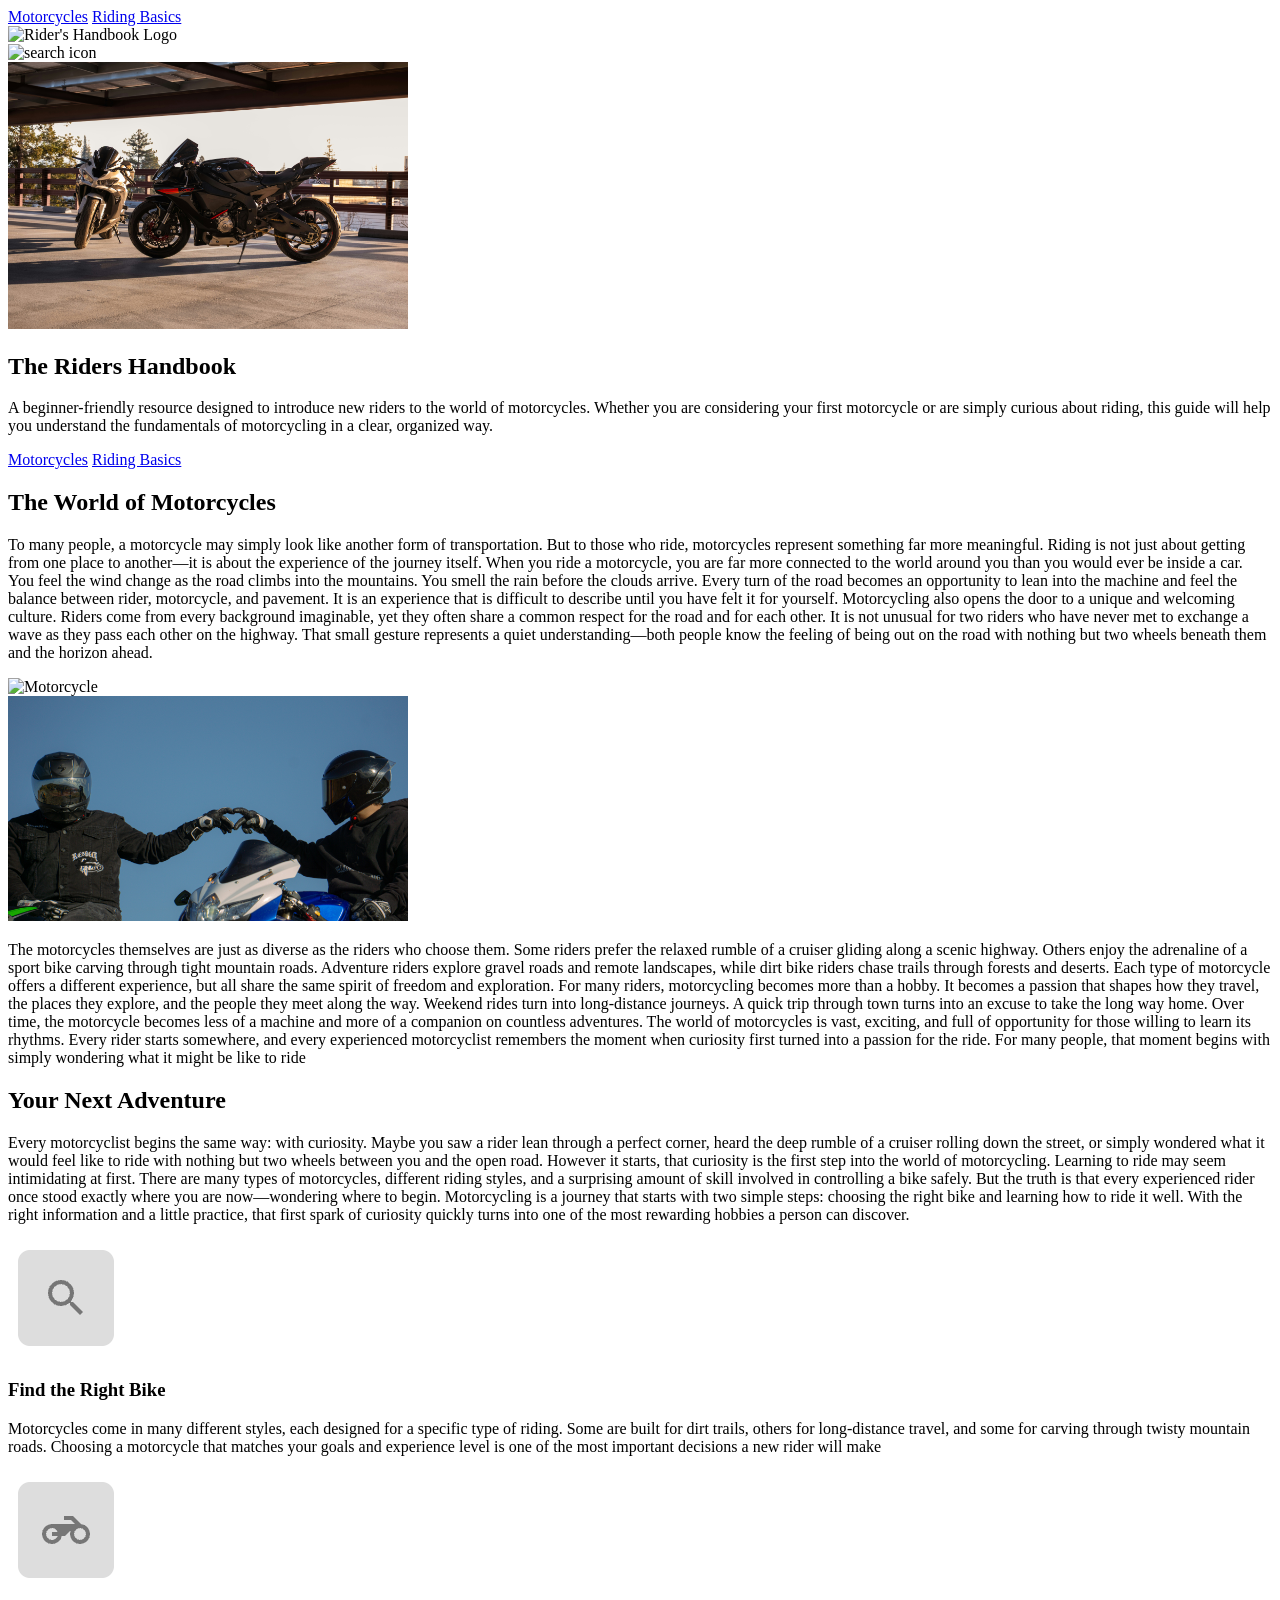
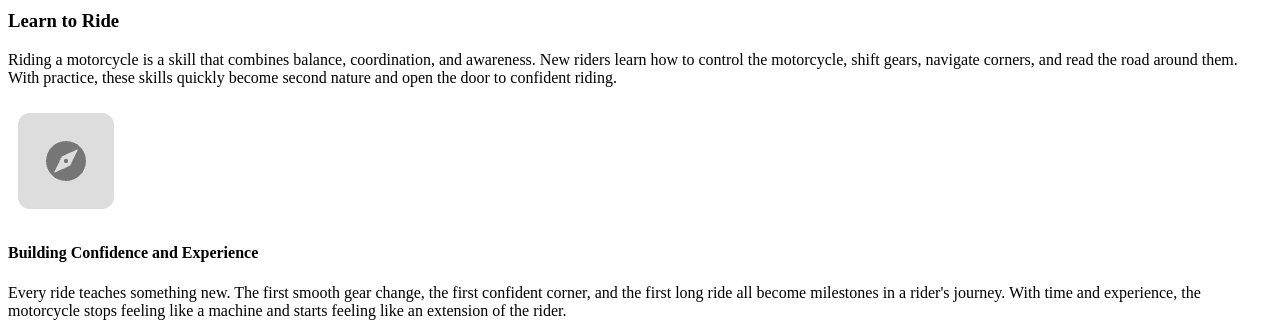
==== motorcycle_page/index.html @ bf23f153 "motor" ====
<!DOCTYPE html>
<html lang="en">

<head>
    <meta charset="UTF-8">
    <meta name="viewport" content="width=device-width, initial-scale=1.0">
    <title>Document</title>
</head>

<body>
    <header class="site-header">
        <nav class="main-nav">
            <a href="motorcycles.html">Motorcycles</a>
            <a href="riding_basics.html">Riding Basics</a>
        </nav>


        <div class="logo">
            <img src="" alt="Rider's Handbook Logo">
        </div>

        <div class="search">
            <img src="images/search-icon.png" alt="search icon">
        </div>

    </header>

    <main>
        <section class="hero">
            <div class="hero-image">
                <img src="images/hero_image.jpg" alt="Motorcycle Rider" width="400">
            </div>

            <div class="hero-content">
                <h1>The Riders Handbook</h1>

                <p>
                    A beginner-friendly resource designed to introduce new riders to the world of motorcycles.
                    Whether you are considering your first motorcycle or are simply curious about riding, this guide
                    will help you understand the fundamentals of motorcycling in a clear, organized way.
                </p>

                <div class="hero-buttons">
                    <a href="motorcycles.html" class="button">Motorcycles</a>
                    <a href="riding_basics.html" class="button">Riding Basics<a>
                </div>
            </div>
        </section>

        <section class="motorcycles_overview">
            <div class="overview_content">
                <h2>The World of Motorcycles</h2>
                <p>
                    To many people, a motorcycle may simply look like another form of transportation. But to those
                    who ride, motorcycles represent something far more meaningful. Riding is not just about getting
                    from one place to another—it is about the experience of the journey itself.
                    When you ride a motorcycle, you are far more connected to the world around you than you
                    would ever be inside a car. You feel the wind change as the road climbs into the mountains. You 
                    smell the rain before the clouds arrive. Every turn of the road becomes an opportunity to lean
                    into the machine and feel the balance between rider, motorcycle, and pavement. It is an
                    experience that is difficult to describe until you have felt it for yourself.
                    Motorcycling also opens the door to a unique and welcoming culture. Riders come from every
                    background imaginable, yet they often share a common respect for the road and for each other. It
                    is not unusual for two riders who have never met to exchange a wave as they pass each other on
                    the highway. That small gesture represents a quiet understanding—both people know the feeling
                    of being out on the road with nothing but two wheels beneath them and the horizon ahead.
                </p>
            </div>

            <div class="overview_image">
                <img src="images/world_of_1.jpg" alt="Motorcycle" width="400">
            </div>

            <div class="overview_row">
                <div class="overview_image">
                    <img src="images/world_of_2.jpg" alt="Motorcycle" width="400">
                </div>

                <div class="overview_text">
                    <p>
                        The motorcycles themselves are just as diverse as the riders who choose them. Some riders
                        prefer the relaxed rumble of a cruiser gliding along a scenic highway. Others enjoy the
                        adrenaline of a sport bike carving through tight mountain roads. Adventure riders explore gravel
                        roads and remote landscapes, while dirt bike riders chase trails through forests and deserts. Each
                        type of motorcycle offers a different experience, but all share the same spirit of freedom and
                        exploration.
                        For many riders, motorcycling becomes more than a hobby. It becomes a passion that shapes
                        how they travel, the places they explore, and the people they meet along the way. Weekend rides
                        turn into long-distance journeys. A quick trip through town turns into an excuse to take the long
                        way home. Over time, the motorcycle becomes less of a machine and more of a companion on
                        countless adventures.
                        The world of motorcycles is vast, exciting, and full of opportunity for those willing to learn its
                        rhythms. Every rider starts somewhere, and every experienced motorcyclist remembers the
                        moment when curiosity first turned into a passion for the ride.
                        For many people, that moment begins with simply wondering what it might be like to ride
                    </p>
                </div>
            </div>

        </section>

        <section class="adventure_section">
            <div class="adventure_intro">
                <h2>Your Next Adventure</h2>
                <p>
                    Every motorcyclist begins the same way: with curiosity. Maybe you saw a rider lean through a
                    perfect corner, heard the deep rumble of a cruiser rolling down the street, or simply wondered
                    what it would feel like to ride with nothing but two wheels between you and the open road.
                    However it starts, that curiosity is the first step into the world of motorcycling.
                    Learning to ride may seem intimidating at first. There are many types of motorcycles, different
                    riding styles, and a surprising amount of skill involved in controlling a bike safely. But the truth
                    is that every experienced rider once stood exactly where you are now—wondering where to
                    begin.
                    Motorcycling is a journey that starts with two simple steps: choosing the right bike and learning
                    how to ride it well. With the right information and a little practice, that first spark of curiosity
                    quickly turns into one of the most rewarding hobbies a person can discover.
                </p>
            </div>

            <div class="adventure_features">
                <div class="feature_item">
                    <div class="feature_icon">
                        <img src="images/icon_tight_1.png" alt="Search Icon">
                    </div>
                 <div class="feature_text">
                    <h3> Find the Right Bike</h3>
                    <p>
                        Motorcycles come in many different styles, each designed for a specific type of riding. Some are
                        built for dirt trails, others for long-distance travel, and some for carving through twisty mountain
                        roads. Choosing a motorcycle that matches your goals and experience level is one of the most
                        important decisions a new rider will make
                    </p>
                 </div>
                </div>

                <div class="feature_item">
                    <div class="feature_icon">
                        <img src="images/icon_tight_2.png" alt="Riding Icon">
                    </div>
                    <div class="feature_text">
                        <h3> Learn to Ride</h3>
                        <p>
                            Riding a motorcycle is a skill that combines balance, coordination, and awareness. New riders
                            learn how to control the motorcycle, shift gears, navigate corners, and read the road around them.
                            With practice, these skills quickly become second nature and open the door to confident riding.
                        </p>
                    </div>
                </div>

                <div class="feature_item">
                    <div class="feature_icon">
                        <img src="images/icon_tight_3.png" alt="Compass Icon">
                    </div>
                    <div class="feature_text">
                        <h4> Building Confidence and Experience </h4>
                        <p>
                            Every ride teaches something new. The first smooth gear change, the first confident corner, and
                            the first long ride all become milestones in a rider's journey. With time and experience, the
                            motorcycle stops feeling like a machine and starts feeling like an extension of the rider.
                        </p>
                    </div>
                </div>
            </div>
        </section>
    </main>
</body>

</html>
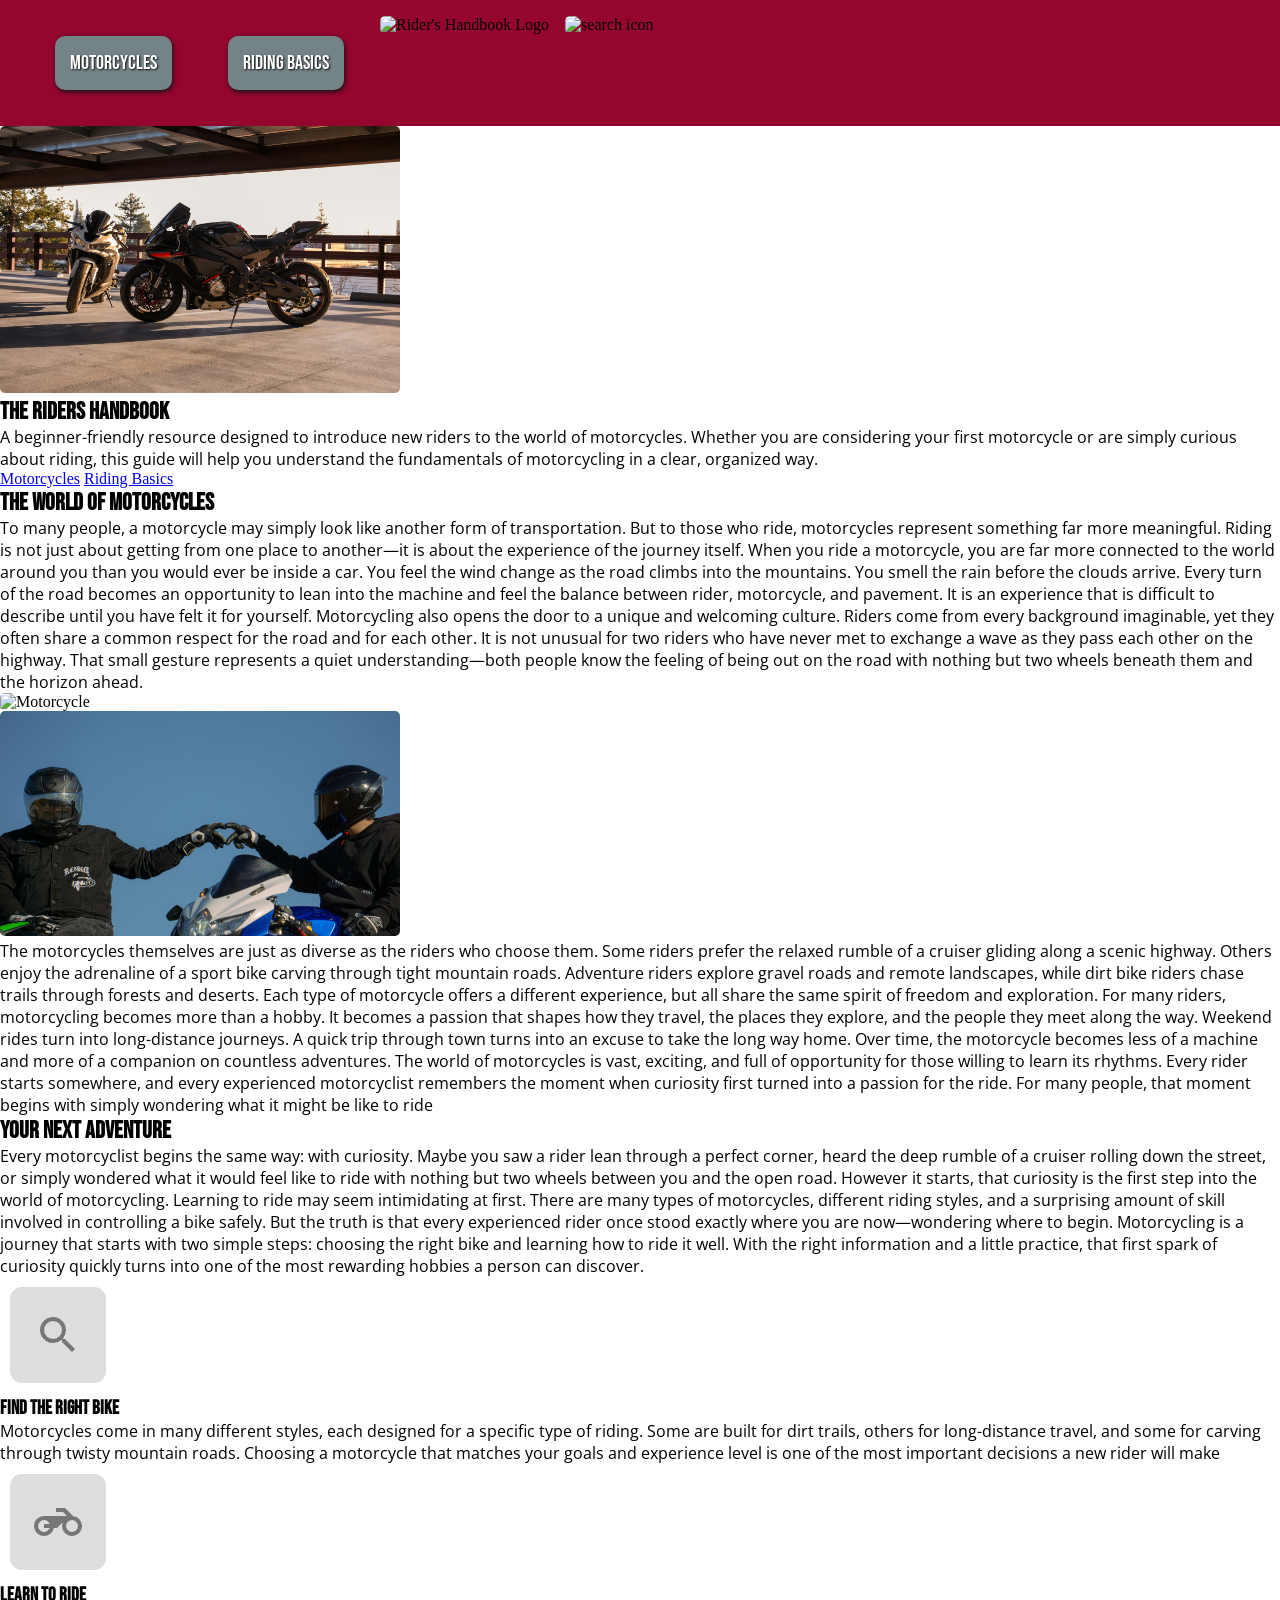
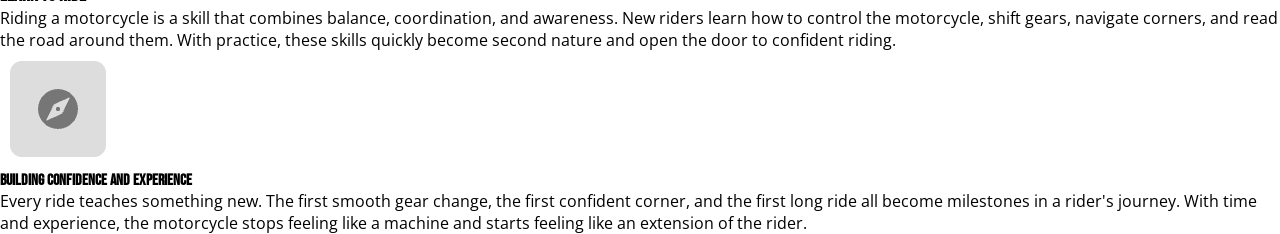
==== commit bb6e6274: "Headers Styled" ====
--- a/motorcycle_page/index.html
+++ b/motorcycle_page/index.html
@@ -4,15 +4,17 @@
 <head>
     <meta charset="UTF-8">
     <meta name="viewport" content="width=device-width, initial-scale=1.0">
-    <title>Document</title>
+    <title>Riders Handbook</title>
+    <link rel="stylesheet" href="styles/index.css">
+    <link rel="preconnect" href="https://fonts.googleapis.com">
+    <link rel="preconnect" href="https://fonts.gstatic.com" crossorigin>
+    <link href="https://fonts.googleapis.com/css2?family=Bebas+Neue&family=Open+Sans:ital,wght@0,300..800;1,300..800&display=swap" rel="stylesheet">
 </head>
 
 <body>
     <header class="site-header">
-        <nav class="main-nav">
-            <a href="motorcycles.html">Motorcycles</a>
-            <a href="riding_basics.html">Riding Basics</a>
-        </nav>
+        <a href="types.html">Motorcycles</a>
+        <a href="basics.html">Riding Basics</a>
 
 
         <div class="logo">
--- a/motorcycle_page/styles/index.css
+++ b/motorcycle_page/styles/index.css
@@ -0,0 +1,97 @@
+* {
+    box-sizing: border-box;
+    margin: 0;
+    padding: 0;
+}
+
+.bebas-neue-regular {
+  font-family: "Bebas Neue", sans-serif;
+  font-weight: 400;
+  font-style: normal;
+}
+
+
+.open-sans-main {
+  font-family: "Open Sans", sans-serif;
+  font-optical-sizing: auto;
+  font-weight: 400;
+  font-style: normal;
+  font-variation-settings:
+    "wdth" 100;
+}
+
+h1, h2, h3, h4, h5, h6 {
+    font-family: "Bebas Neue", sans-serif;
+}
+
+p {
+    font-family: "Open Sans", sans-serif;
+}
+
+header {
+    background-color: #95062f;
+    padding: 1em 0;
+    display: flex;
+    justify-content: left;
+    gap: 1em;
+    padding-left: 35px;
+}
+
+header a {
+    text-decoration: none;
+    color: white;
+    margin: 20px;
+    font-family: "Bebas Neue", sans-serif;
+    font-size: 20px;
+    background-color: #748386;
+    border: 15px solid #748386;
+    border-radius: 10px;
+    box-shadow: 1px 2px 5px #121212;
+    text-shadow: 1px 1px 2px #121212;
+}
+
+.home-link {
+    padding: 0 20px;
+}
+
+header a:hover {
+    color: #121212;
+    text-shadow: 0 0 0;
+    box-shadow: 2px 3px 6px;
+}
+
+img {
+    max-width: 100%;
+    height: auto;
+    border-radius: 5px;
+}
+
+
+
+#basics {
+    display: grid;
+    grid-template-columns: 1fr 1fr;
+    grid-template-rows: 1fr 3fr;
+    gap: 2em;
+    padding: 3em;
+}
+
+#basics h1, #basics-text {
+    grid-column: 1/2;
+    padding: 10px;
+}
+
+#basics h1 {
+    text-align: center;
+    vertical-align: bottom;
+    color: #95062f;
+    /* text-shadow: 1px 1px 2px #121212; */
+    font-weight: 400;
+    padding: 1em;
+}
+
+#basics img {
+    grid-row: 1/3;
+    grid-column: 2/3;
+    margin-right: 1em;
+}
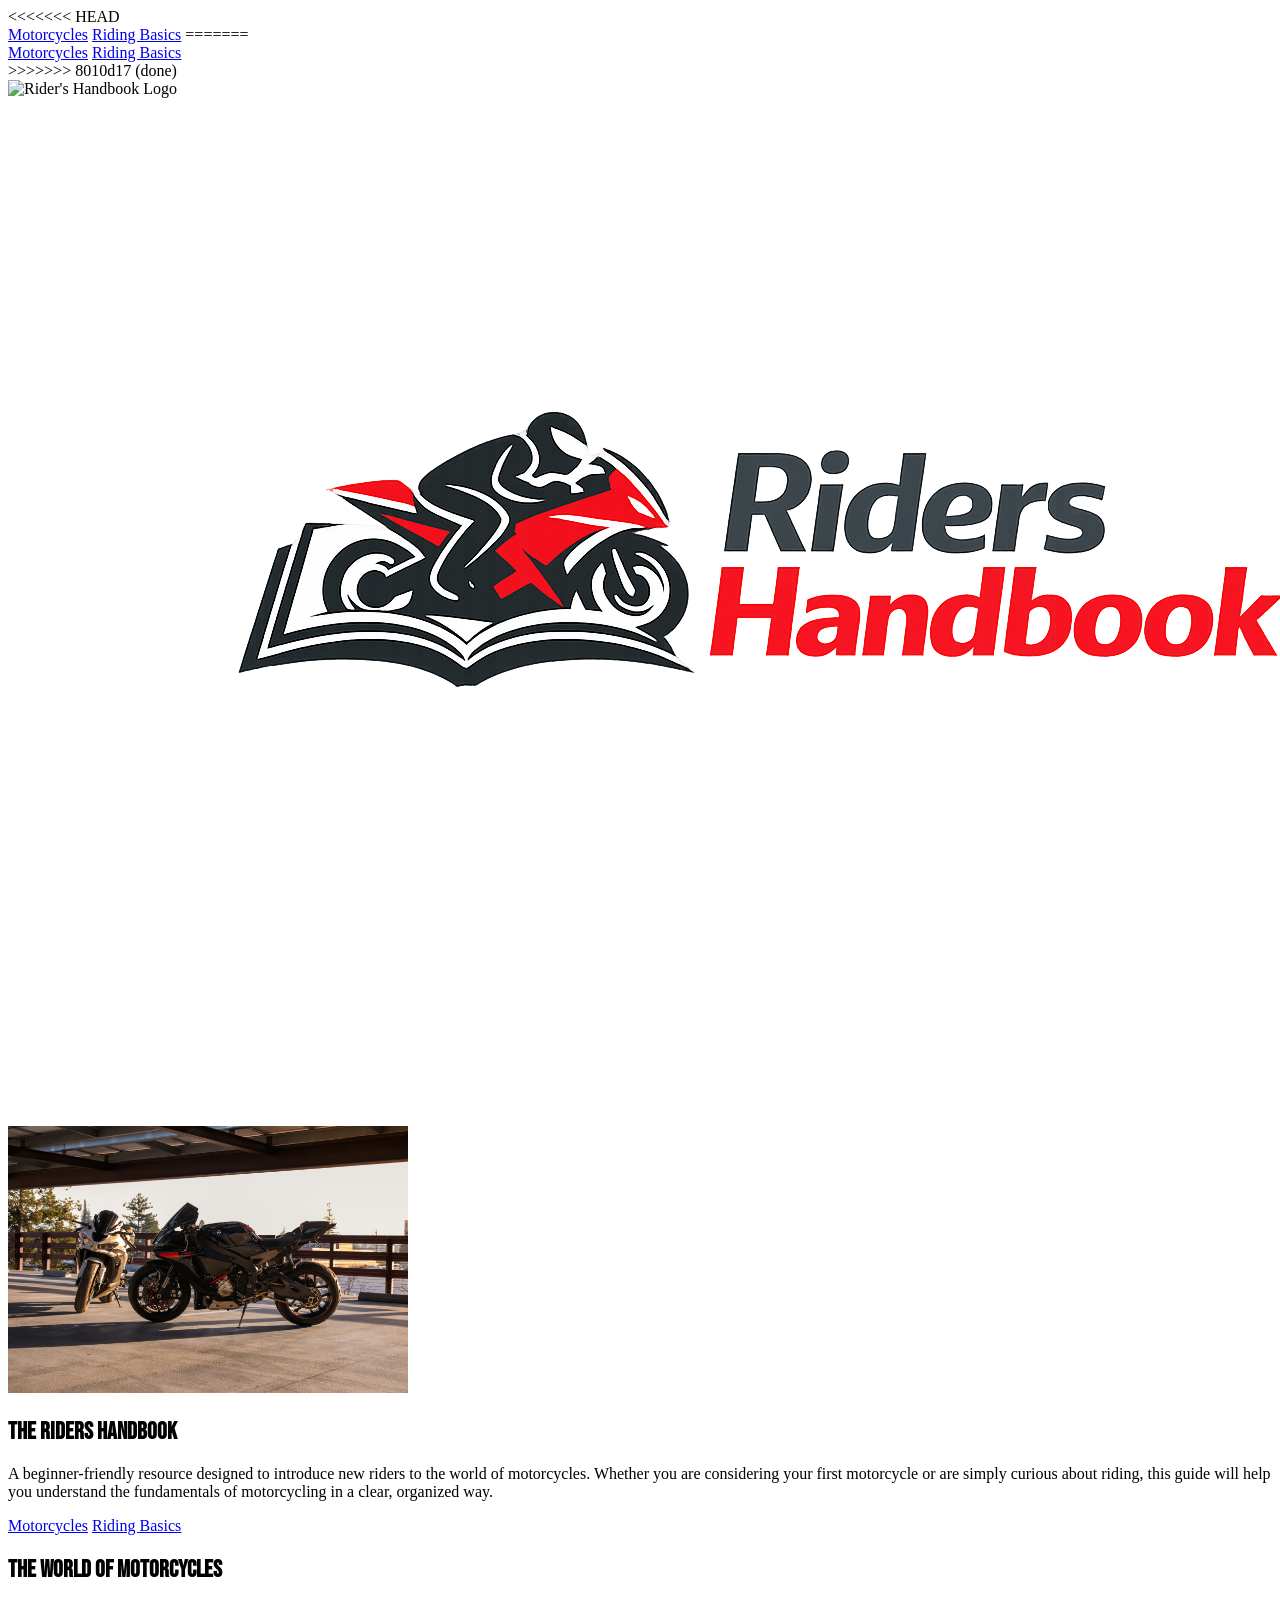
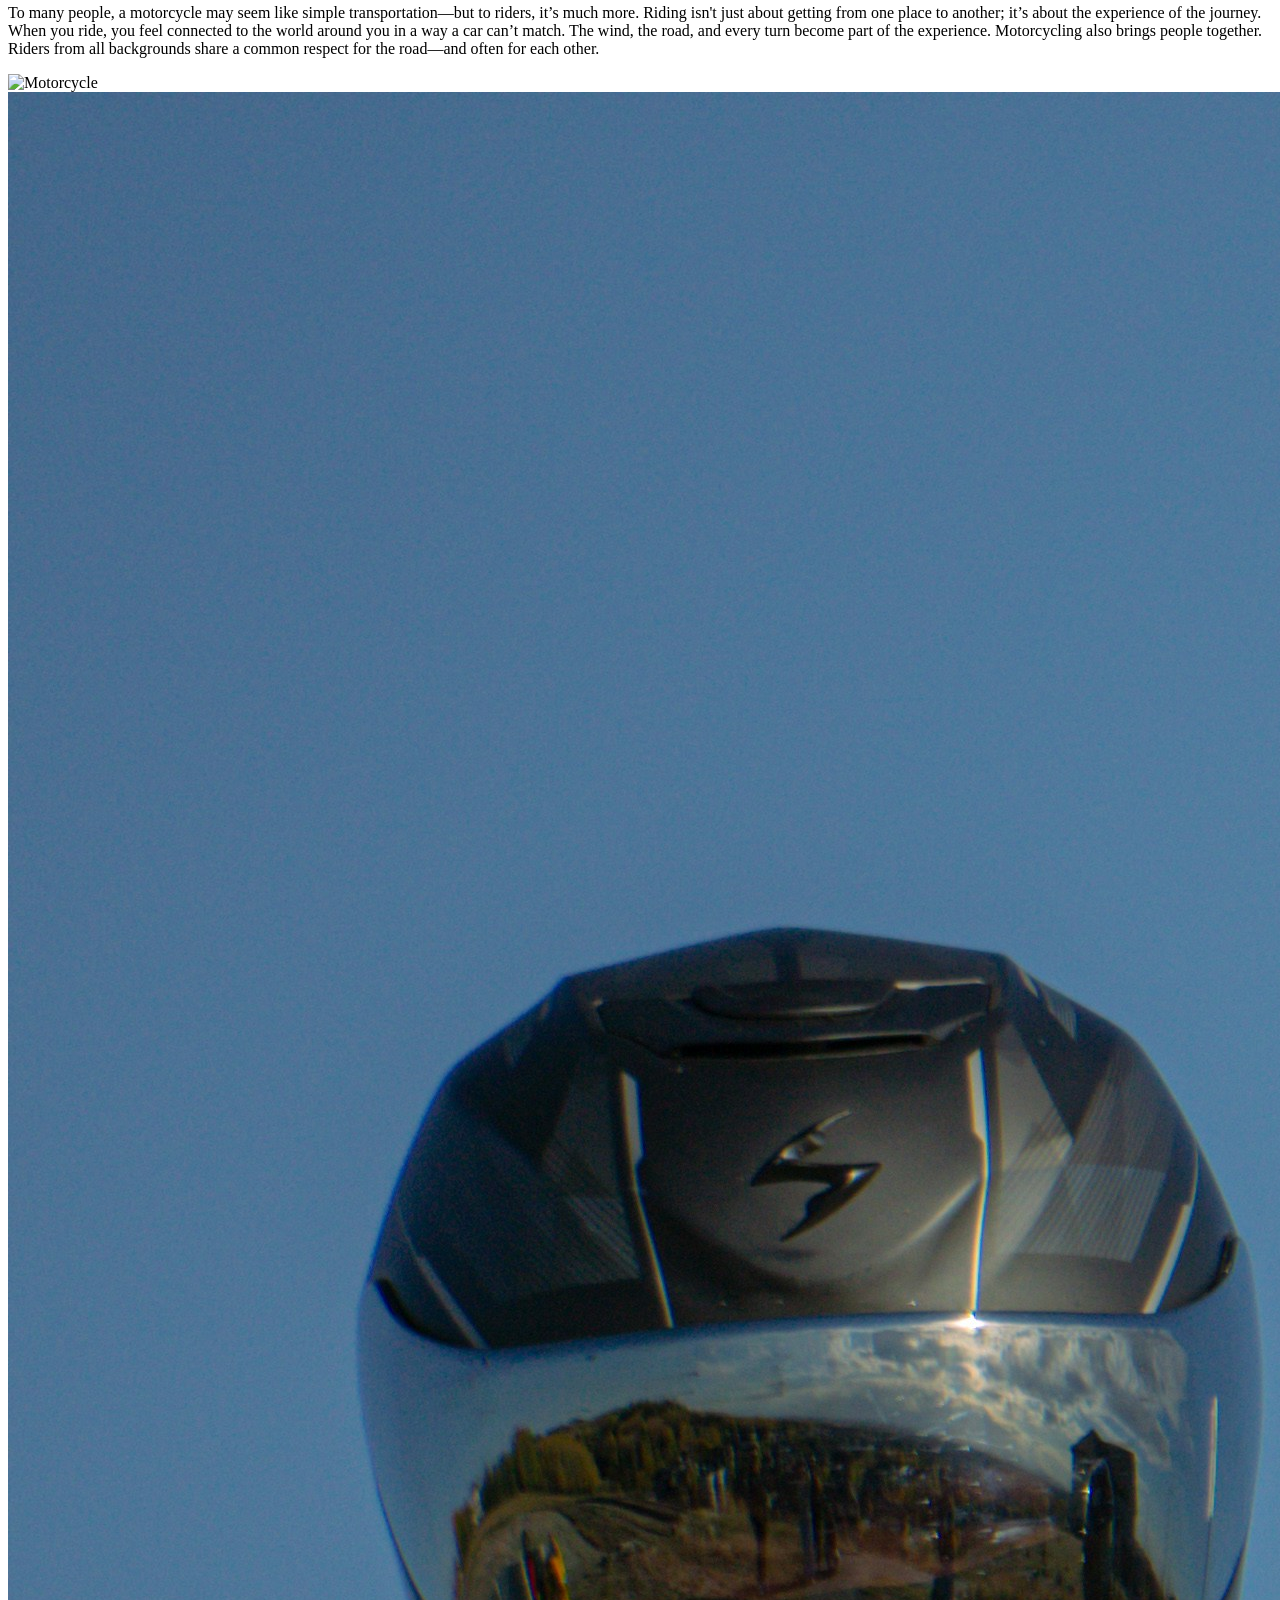
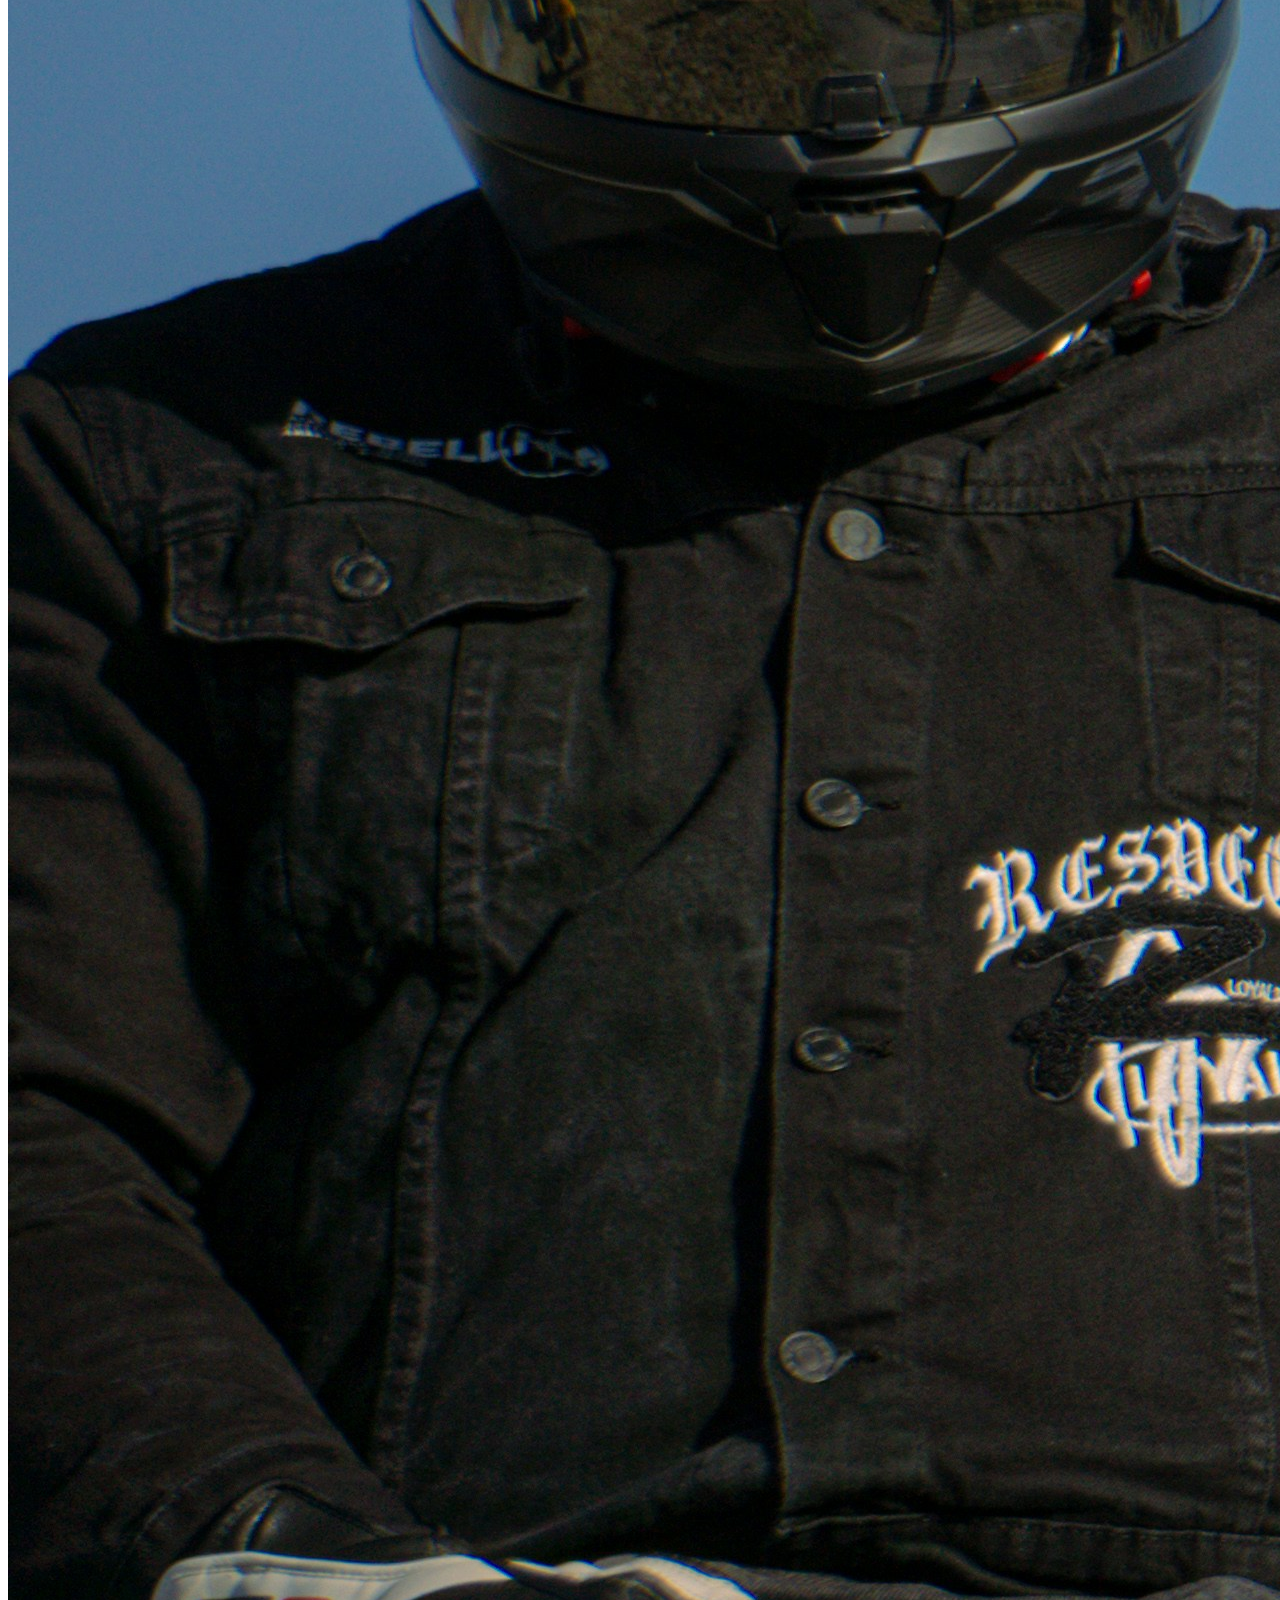
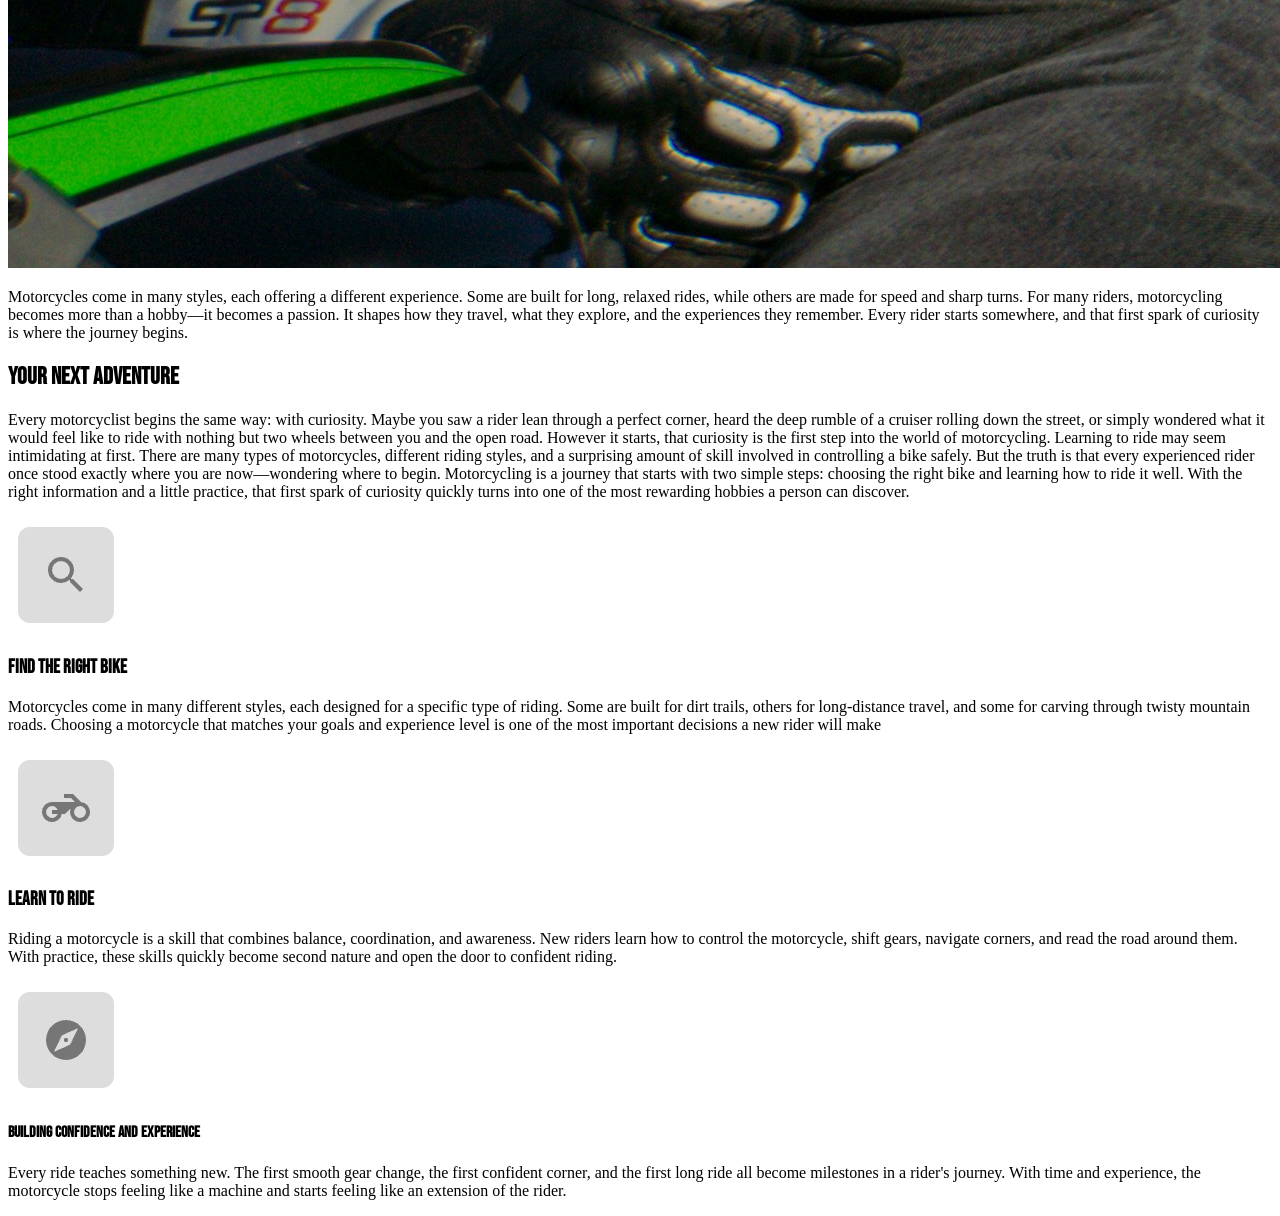
==== commit 41258607: "done" ====
--- a/motorcycle_page/index.html
+++ b/motorcycle_page/index.html
@@ -4,6 +4,7 @@
 <head>
     <meta charset="UTF-8">
     <meta name="viewport" content="width=device-width, initial-scale=1.0">
+<<<<<<< HEAD
     <title>Riders Handbook</title>
     <link rel="stylesheet" href="styles/index.css">
     <link rel="preconnect" href="https://fonts.googleapis.com">
@@ -15,156 +16,159 @@
     <header class="site-header">
         <a href="types.html">Motorcycles</a>
         <a href="basics.html">Riding Basics</a>
+=======
+    <title>Document</title>
+    <link rel="stylesheet" href="styles/index.css">
+</head>
+
+<body>
+    <div class="page">
+        <header class="site-header">
+            <nav class="main-nav">
+                <a href="../types.html">Motorcycles</a>
+                <a href="../basics.html">Riding Basics</a>
+            </nav>
+>>>>>>> 8010d17 (done)
 
 
-        <div class="logo">
-            <img src="" alt="Rider's Handbook Logo">
-        </div>
-
-        <div class="search">
-            <img src="images/search-icon.png" alt="search icon">
-        </div>
-
-    </header>
-
-    <main>
-        <section class="hero">
-            <div class="hero-image">
-                <img src="images/hero_image.jpg" alt="Motorcycle Rider" width="400">
+            <div class="logo">
+                <img src="" alt="Rider's Handbook Logo">
             </div>
 
-            <div class="hero-content">
-                <h1>The Riders Handbook</h1>
-
-                <p>
-                    A beginner-friendly resource designed to introduce new riders to the world of motorcycles.
-                    Whether you are considering your first motorcycle or are simply curious about riding, this guide
-                    will help you understand the fundamentals of motorcycling in a clear, organized way.
-                </p>
-
-                <div class="hero-buttons">
-                    <a href="motorcycles.html" class="button">Motorcycles</a>
-                    <a href="riding_basics.html" class="button">Riding Basics<a>
-                </div>
-            </div>
-        </section>
-
-        <section class="motorcycles_overview">
-            <div class="overview_content">
-                <h2>The World of Motorcycles</h2>
-                <p>
-                    To many people, a motorcycle may simply look like another form of transportation. But to those
-                    who ride, motorcycles represent something far more meaningful. Riding is not just about getting
-                    from one place to another—it is about the experience of the journey itself.
-                    When you ride a motorcycle, you are far more connected to the world around you than you
-                    would ever be inside a car. You feel the wind change as the road climbs into the mountains. You 
-                    smell the rain before the clouds arrive. Every turn of the road becomes an opportunity to lean
-                    into the machine and feel the balance between rider, motorcycle, and pavement. It is an
-                    experience that is difficult to describe until you have felt it for yourself.
-                    Motorcycling also opens the door to a unique and welcoming culture. Riders come from every
-                    background imaginable, yet they often share a common respect for the road and for each other. It
-                    is not unusual for two riders who have never met to exchange a wave as they pass each other on
-                    the highway. That small gesture represents a quiet understanding—both people know the feeling
-                    of being out on the road with nothing but two wheels beneath them and the horizon ahead.
-                </p>
+            <div class="logo-right">
+                 <img src="images/bike_logo.png" alt="Bike Logo">
             </div>
 
-            <div class="overview_image">
-                <img src="images/world_of_1.jpg" alt="Motorcycle" width="400">
-            </div>
+        </header>
 
-            <div class="overview_row">
-                <div class="overview_image">
-                    <img src="images/world_of_2.jpg" alt="Motorcycle" width="400">
+        <main>
+            <section class="hero">
+                <div class="hero_image">
+                    <img src="images/hero_image.jpg" alt="Motorcycle Rider" width="400">
                 </div>
 
-                <div class="overview_text">
+                <div class="hero-content">
+                    <h1>The Riders Handbook</h1>
+
                     <p>
-                        The motorcycles themselves are just as diverse as the riders who choose them. Some riders
-                        prefer the relaxed rumble of a cruiser gliding along a scenic highway. Others enjoy the
-                        adrenaline of a sport bike carving through tight mountain roads. Adventure riders explore gravel
-                        roads and remote landscapes, while dirt bike riders chase trails through forests and deserts. Each
-                        type of motorcycle offers a different experience, but all share the same spirit of freedom and
-                        exploration.
-                        For many riders, motorcycling becomes more than a hobby. It becomes a passion that shapes
-                        how they travel, the places they explore, and the people they meet along the way. Weekend rides
-                        turn into long-distance journeys. A quick trip through town turns into an excuse to take the long
-                        way home. Over time, the motorcycle becomes less of a machine and more of a companion on
-                        countless adventures.
-                        The world of motorcycles is vast, exciting, and full of opportunity for those willing to learn its
-                        rhythms. Every rider starts somewhere, and every experienced motorcyclist remembers the
-                        moment when curiosity first turned into a passion for the ride.
-                        For many people, that moment begins with simply wondering what it might be like to ride
+                        A beginner-friendly resource designed to introduce new riders to the world of motorcycles.
+                        Whether you are considering your first motorcycle or are simply curious about riding, this guide
+                        will help you understand the fundamentals of motorcycling in a clear, organized way.
                     </p>
+
+                    <div class="hero-buttons">
+                        <a href="motorcycles.html" class="button">Motorcycles</a>
+                        <a href="riding_basics.html" class="button">Riding Basics</a>
+                    </div>
                 </div>
-            </div>
+            </section>
 
-        </section>
+            <section class="motorcycles_overview">
+                <div class="overview_row">
+                    <div class="overview_content">
+                        <h2>The World of Motorcycles</h2>
+                        <p>
+                            To many people, a motorcycle may seem like simple transportation—but to riders, it’s much more.
+                            Riding isn't just about getting from one place to another; it’s about the experience of the journey.
 
-        <section class="adventure_section">
-            <div class="adventure_intro">
-                <h2>Your Next Adventure</h2>
-                <p>
-                    Every motorcyclist begins the same way: with curiosity. Maybe you saw a rider lean through a
-                    perfect corner, heard the deep rumble of a cruiser rolling down the street, or simply wondered
-                    what it would feel like to ride with nothing but two wheels between you and the open road.
-                    However it starts, that curiosity is the first step into the world of motorcycling.
-                    Learning to ride may seem intimidating at first. There are many types of motorcycles, different
-                    riding styles, and a surprising amount of skill involved in controlling a bike safely. But the truth
-                    is that every experienced rider once stood exactly where you are now—wondering where to
-                    begin.
-                    Motorcycling is a journey that starts with two simple steps: choosing the right bike and learning
-                    how to ride it well. With the right information and a little practice, that first spark of curiosity
-                    quickly turns into one of the most rewarding hobbies a person can discover.
-                </p>
-            </div>
+                            When you ride, you feel connected to the world around you in a way a car can’t match. The wind,
+                            the road, and every turn become part of the experience.
 
-            <div class="adventure_features">
-                <div class="feature_item">
-                    <div class="feature_icon">
-                        <img src="images/icon_tight_1.png" alt="Search Icon">
+                            Motorcycling also brings people together. Riders from all backgrounds share a common respect
+                            for the road—and often for each other.
+                        </p>
                     </div>
-                 <div class="feature_text">
-                    <h3> Find the Right Bike</h3>
-                    <p>
-                        Motorcycles come in many different styles, each designed for a specific type of riding. Some are
-                        built for dirt trails, others for long-distance travel, and some for carving through twisty mountain
-                        roads. Choosing a motorcycle that matches your goals and experience level is one of the most
-                        important decisions a new rider will make
-                    </p>
-                 </div>
+
+                    <div class="overview_image">
+                        <img src="images/world_of_1.jpg" alt="Motorcycle" >
+                    </div>
                 </div>
 
-                <div class="feature_item">
-                    <div class="feature_icon">
-                        <img src="images/icon_tight_2.png" alt="Riding Icon">
+                <div class="overview_row">
+                    <div class="overview_image">
+                        <img src="images/world_of_2.jpg" alt="Motorcycle" >
                     </div>
-                    <div class="feature_text">
-                        <h3> Learn to Ride</h3>
+
+                    <div class="overview_text">
                         <p>
-                            Riding a motorcycle is a skill that combines balance, coordination, and awareness. New riders
-                            learn how to control the motorcycle, shift gears, navigate corners, and read the road around them.
-                            With practice, these skills quickly become second nature and open the door to confident riding.
+                            Motorcycles come in many styles, each offering a different experience. Some are built for
+                            long, relaxed rides, while others are made for speed and sharp turns.
+
+                            For many riders, motorcycling becomes more than a hobby—it becomes a passion. It shapes how
+                            they travel, what they explore, and the experiences they remember.
+
+                            Every rider starts somewhere, and that first spark of curiosity is where the journey begins.
                         </p>
                     </div>
                 </div>
 
-                <div class="feature_item">
-                    <div class="feature_icon">
-                        <img src="images/icon_tight_3.png" alt="Compass Icon">
-                    </div>
+            </section>
+
+            <section class="adventure_section">
+                <div class="adventure_intro">
+                    <h2>Your Next Adventure</h2>
+                    <p>
+                        Every motorcyclist begins the same way: with curiosity. Maybe you saw a rider lean through a
+                        perfect corner, heard the deep rumble of a cruiser rolling down the street, or simply wondered
+                        what it would feel like to ride with nothing but two wheels between you and the open road.
+                        However it starts, that curiosity is the first step into the world of motorcycling.
+                        Learning to ride may seem intimidating at first. There are many types of motorcycles, different
+                        riding styles, and a surprising amount of skill involved in controlling a bike safely. But the truth
+                        is that every experienced rider once stood exactly where you are now—wondering where to
+                        begin.
+                        Motorcycling is a journey that starts with two simple steps: choosing the right bike and learning
+                        how to ride it well. With the right information and a little practice, that first spark of curiosity
+                        quickly turns into one of the most rewarding hobbies a person can discover.
+                    </p>
+                </div>
+
+                <div class="adventure_features">
+                    <div class="feature_item">
+                        <div class="feature_icon">
+                            <img src="images/icon_tight_1.png" alt="Search Icon">
+                        </div>
                     <div class="feature_text">
-                        <h4> Building Confidence and Experience </h4>
+                        <h3> Find the Right Bike</h3>
                         <p>
-                            Every ride teaches something new. The first smooth gear change, the first confident corner, and
-                            the first long ride all become milestones in a rider's journey. With time and experience, the
-                            motorcycle stops feeling like a machine and starts feeling like an extension of the rider.
+                            Motorcycles come in many different styles, each designed for a specific type of riding. Some are
+                            built for dirt trails, others for long-distance travel, and some for carving through twisty mountain
+                            roads. Choosing a motorcycle that matches your goals and experience level is one of the most
+                            important decisions a new rider will make
                         </p>
                     </div>
+                    </div>
+
+                    <div class="feature_item">
+                        <div class="feature_icon">
+                            <img src="images/icon_tight_2.png" alt="Riding Icon">
+                        </div>
+                        <div class="feature_text">
+                            <h3> Learn to Ride</h3>
+                            <p>
+                                Riding a motorcycle is a skill that combines balance, coordination, and awareness. New riders
+                                learn how to control the motorcycle, shift gears, navigate corners, and read the road around them.
+                                With practice, these skills quickly become second nature and open the door to confident riding.
+                            </p>
+                        </div>
+                    </div>
+
+                    <div class="feature_item">
+                        <div class="feature_icon">
+                            <img src="images/icon_tight_3.png" alt="Compass Icon">
+                        </div>
+                        <div class="feature_text">
+                            <h4> Building Confidence and Experience </h4>
+                            <p>
+                                Every ride teaches something new. The first smooth gear change, the first confident corner, and
+                                the first long ride all become milestones in a rider's journey. With time and experience, the
+                                motorcycle stops feeling like a machine and starts feeling like an extension of the rider.
+                            </p>
+                        </div>
+                    </div>
                 </div>
-            </div>
-        </section>
-    </main>
+            </section>
+        </main>
+    </div>
 </body>
 
 </html>
--- a/motorcycle_page/styles/index.css
+++ b/motorcycle_page/styles/index.css
@@ -1,3 +1,4 @@
+<<<<<<< HEAD
 * {
     box-sizing: border-box;
     margin: 0;
@@ -22,12 +23,45 @@
 
 h1, h2, h3, h4, h5, h6 {
     font-family: "Bebas Neue", sans-serif;
+=======
+@import url('https://fonts.googleapis.com/css2?family=Bebas+Neue&family=Open+Sans:wght@400;600;700&display=swap');
+
+:root {
+    --primary: #95062F;
+    --secondary: #121212;
+    --accent-1: #748386;
+    --accent-2: #F1F0EA;
+}
+
+* {
+    margin: 0;
+    padding: 0;
+    box-sizing: border-box;
+}
+
+.logo-right img {
+    width: auto;
+    height: 80px;
+    display: block;
+}
+
+body {
+    background-color: var(--accent-2);
+    color: var(--secondary);
+    font-family: "Open Sans", sans-serif;
+}
+
+h1, h2, h3, h4, nav a, .hero-buttons a {
+    font-family: "Bebas Neue", sans-serif;
+    letter-spacing: 1px;
+>>>>>>> 8010d17 (done)
 }
 
 p {
     font-family: "Open Sans", sans-serif;
 }
 
+<<<<<<< HEAD
 header {
     background-color: #95062f;
     padding: 1em 0;
@@ -64,9 +98,11 @@
     max-width: 100%;
     height: auto;
     border-radius: 5px;
-}
-
-
+    box-shadow: 2px 3px 6px;
+}
+body {
+    background-color: #F1F0EA;
+}
 
 #basics {
     display: grid;
@@ -95,3 +131,255 @@
     grid-column: 2/3;
     margin-right: 1em;
 }
+
+#controls {
+    text-align: center;
+    padding: 2.5em;
+    background-color: #95062f;
+    border-radius: 20px;
+    margin: 0 3em 3em 1em;    
+}
+
+#controls h2 {
+    padding-bottom: 10px;
+}
+
+#gallery {
+    display: grid;
+    grid-template-columns: 1fr 1fr 1fr;
+    gap: 3em;
+    padding: 0 40px 40px 40px;
+}
+
+.gal-card {
+    padding: 1em;
+    border-radius: 15px;
+    box-shadow: 2px 3px 6px #748386;
+}
+.gal-card h3 {
+    text-align: center;
+    margin: 10px;
+    font-size: 20px;
+}
+
+#gallery > .gal-card:nth-child(even) {
+    background-color: #748386;
+}
+
+#gallery > .gal-card:nth-child(odd) {
+    background-color: white;
+}
+
+#gallery > .gal-card:nth-child(odd) h3 {
+    color:#95062f;
+=======
+.site-header {
+    display: flex;
+    align-items: center;
+    justify-content: space-between;
+    padding: 10px 40px;
+    background-color: var(--accent-2);
+    border: 2px solid var(--secondary);
+}
+
+.main-nav {
+    display: flex;
+    gap: 40px;
+}
+
+.main-nav a {
+    text-decoration: none;
+    color: var(--secondary);
+    font-size: 1.5rem;
+}
+
+.main-nav a:hover {
+    color: var(--primary);
+}
+
+.logo img {
+    width: 140px;
+    height: auto;
+    display: block;
+}
+
+.search img {
+    width: 35px;
+    height: auto;
+    display: block;
+}
+
+.hero {
+    display: flex;
+    align-items: center;
+    justify-content: space-between;
+    gap: 80px;
+    background-color: white;
+    padding: 60px;
+}
+
+.hero_image {
+    flex: 1;
+}
+
+.hero_image img {
+    width: 100%;
+    max-width: 650px;
+    height: auto;
+    display: block;
+}
+
+.hero-content {
+    flex: 1;
+    text-align: center;
+    color: var(--primary);
+    font-family: "Bebas Neue", sans-serif;
+}
+
+
+.hero-content h1 {
+    font-size: 4.5rem;
+    margin-bottom: 30px;
+}
+
+.hero-content p {
+    font-size: 1.2rem;
+    line-height: 1.6;
+    margin-bottom: 30px;
+}
+
+.hero-buttons {
+    display: flex;
+    justify-content: center;
+    gap: 40px;
+}
+
+.hero-buttons a {
+    background-color: var(--primary);
+    color: var(--accent-2);
+    border: 2px solid var(--primary);
+    text-decoration: none;
+    padding: 12px 24px;
+    border-radius: 8px;
+    transition: 0.3s ease;
+    /* text-decoration: none;
+    color: #555;
+    border: 2px solid #555;
+    padding: 12px 24px;
+    border-radius: 10px;
+    font-size: 1.2rem;
+    background-color: white; */
+}
+
+.hero-buttons a:hover {
+    background-color: var(--secondary);
+    border-color: var(--secondary);
+    color: var(--accent-2);
+}
+
+.page {
+    width: 95%;
+    margin: 20px auto;
+    background-color: white;
+}
+
+.motorcycles_overview {
+    padding: 80px 60px;
+}
+
+.overview_row {
+    display: flex;
+    align-items: center;
+    justify-content: space-between;
+    gap: 60px;
+    margin-bottom: 60px;
+}
+
+.overview_content,
+.overview_text,
+.overview_image {
+    flex: 1;
+}
+
+.overview_content h2 {
+    font-size: 3rem;      /* make it bigger */
+    margin-bottom: 20px;  /* space between title and text */
+    color: var(--primary);
+    font-family: "Bebas Neue", sans-serif
+}
+
+.overview_image img {
+    width: 100%;
+    max-width: 500px;
+    height: 350px;
+    object-fit: cover;
+}
+
+.adventure_section {
+    display: flex;
+    justify-content: space-between;
+    align-items: flex-start;
+    gap: 50px;
+    padding: 60px 60px;
+}
+
+.adventure_intro {
+    flex: 1;
+    text-align: center;
+    max-width: 600px;
+    color: var(--primary);
+    font-family: "Bebas Neue", sans-serif
+}
+
+.adventure_intro h2 {
+    font-size: 2.8rem;
+    margin-bottom: 25px;
+}
+
+.adventure_intro p {
+    font-size: 1rem;
+    line-height: 1.5;
+}
+
+.adventure_features {
+    flex: 1;
+    display: flex;
+    flex-direction: column;
+    gap: 35px;
+}
+
+.feature_item {
+    display: flex;
+    align-items: flex-start;
+    gap: 15px;
+}
+
+.feature_icon img {
+    width: 50px;
+    height: 50px;
+    object-fit: contain;
+    display: block;
+    background-color: var(--accent-1);
+}
+
+
+.feature_text h3 {
+    font-size: 1.4rem;
+    margin-bottom: 8px;
+    color: var(--primary);
+    font-family: "Bebas Neue", sans-serif;
+}
+
+.feature_text p {
+    font-size: 0.95rem;
+    line-height: 1.4;
+    max-width: 420px;
+}
+
+.overview_content p,
+.overview_text p {
+    font-size: 1.2rem;
+    line-height: 1.7;
+    max-width: 600px;
+>>>>>>> 8010d17 (done)
+}
--- a/motorcycle_page/styles/index.css
+++ b/motorcycle_page/styles/index.css
@@ -1,3 +1,4 @@
+<<<<<<< HEAD
 * {
     box-sizing: border-box;
     margin: 0;
@@ -22,12 +23,45 @@
 
 h1, h2, h3, h4, h5, h6 {
     font-family: "Bebas Neue", sans-serif;
+=======
+@import url('https://fonts.googleapis.com/css2?family=Bebas+Neue&family=Open+Sans:wght@400;600;700&display=swap');
+
+:root {
+    --primary: #95062F;
+    --secondary: #121212;
+    --accent-1: #748386;
+    --accent-2: #F1F0EA;
+}
+
+* {
+    margin: 0;
+    padding: 0;
+    box-sizing: border-box;
+}
+
+.logo-right img {
+    width: auto;
+    height: 80px;
+    display: block;
+}
+
+body {
+    background-color: var(--accent-2);
+    color: var(--secondary);
+    font-family: "Open Sans", sans-serif;
+}
+
+h1, h2, h3, h4, nav a, .hero-buttons a {
+    font-family: "Bebas Neue", sans-serif;
+    letter-spacing: 1px;
+>>>>>>> 8010d17 (done)
 }
 
 p {
     font-family: "Open Sans", sans-serif;
 }
 
+<<<<<<< HEAD
 header {
     background-color: #95062f;
     padding: 1em 0;
@@ -64,9 +98,11 @@
     max-width: 100%;
     height: auto;
     border-radius: 5px;
-}
-
-
+    box-shadow: 2px 3px 6px;
+}
+body {
+    background-color: #F1F0EA;
+}
 
 #basics {
     display: grid;
@@ -95,3 +131,255 @@
     grid-column: 2/3;
     margin-right: 1em;
 }
+
+#controls {
+    text-align: center;
+    padding: 2.5em;
+    background-color: #95062f;
+    border-radius: 20px;
+    margin: 0 3em 3em 1em;    
+}
+
+#controls h2 {
+    padding-bottom: 10px;
+}
+
+#gallery {
+    display: grid;
+    grid-template-columns: 1fr 1fr 1fr;
+    gap: 3em;
+    padding: 0 40px 40px 40px;
+}
+
+.gal-card {
+    padding: 1em;
+    border-radius: 15px;
+    box-shadow: 2px 3px 6px #748386;
+}
+.gal-card h3 {
+    text-align: center;
+    margin: 10px;
+    font-size: 20px;
+}
+
+#gallery > .gal-card:nth-child(even) {
+    background-color: #748386;
+}
+
+#gallery > .gal-card:nth-child(odd) {
+    background-color: white;
+}
+
+#gallery > .gal-card:nth-child(odd) h3 {
+    color:#95062f;
+=======
+.site-header {
+    display: flex;
+    align-items: center;
+    justify-content: space-between;
+    padding: 10px 40px;
+    background-color: var(--accent-2);
+    border: 2px solid var(--secondary);
+}
+
+.main-nav {
+    display: flex;
+    gap: 40px;
+}
+
+.main-nav a {
+    text-decoration: none;
+    color: var(--secondary);
+    font-size: 1.5rem;
+}
+
+.main-nav a:hover {
+    color: var(--primary);
+}
+
+.logo img {
+    width: 140px;
+    height: auto;
+    display: block;
+}
+
+.search img {
+    width: 35px;
+    height: auto;
+    display: block;
+}
+
+.hero {
+    display: flex;
+    align-items: center;
+    justify-content: space-between;
+    gap: 80px;
+    background-color: white;
+    padding: 60px;
+}
+
+.hero_image {
+    flex: 1;
+}
+
+.hero_image img {
+    width: 100%;
+    max-width: 650px;
+    height: auto;
+    display: block;
+}
+
+.hero-content {
+    flex: 1;
+    text-align: center;
+    color: var(--primary);
+    font-family: "Bebas Neue", sans-serif;
+}
+
+
+.hero-content h1 {
+    font-size: 4.5rem;
+    margin-bottom: 30px;
+}
+
+.hero-content p {
+    font-size: 1.2rem;
+    line-height: 1.6;
+    margin-bottom: 30px;
+}
+
+.hero-buttons {
+    display: flex;
+    justify-content: center;
+    gap: 40px;
+}
+
+.hero-buttons a {
+    background-color: var(--primary);
+    color: var(--accent-2);
+    border: 2px solid var(--primary);
+    text-decoration: none;
+    padding: 12px 24px;
+    border-radius: 8px;
+    transition: 0.3s ease;
+    /* text-decoration: none;
+    color: #555;
+    border: 2px solid #555;
+    padding: 12px 24px;
+    border-radius: 10px;
+    font-size: 1.2rem;
+    background-color: white; */
+}
+
+.hero-buttons a:hover {
+    background-color: var(--secondary);
+    border-color: var(--secondary);
+    color: var(--accent-2);
+}
+
+.page {
+    width: 95%;
+    margin: 20px auto;
+    background-color: white;
+}
+
+.motorcycles_overview {
+    padding: 80px 60px;
+}
+
+.overview_row {
+    display: flex;
+    align-items: center;
+    justify-content: space-between;
+    gap: 60px;
+    margin-bottom: 60px;
+}
+
+.overview_content,
+.overview_text,
+.overview_image {
+    flex: 1;
+}
+
+.overview_content h2 {
+    font-size: 3rem;      /* make it bigger */
+    margin-bottom: 20px;  /* space between title and text */
+    color: var(--primary);
+    font-family: "Bebas Neue", sans-serif
+}
+
+.overview_image img {
+    width: 100%;
+    max-width: 500px;
+    height: 350px;
+    object-fit: cover;
+}
+
+.adventure_section {
+    display: flex;
+    justify-content: space-between;
+    align-items: flex-start;
+    gap: 50px;
+    padding: 60px 60px;
+}
+
+.adventure_intro {
+    flex: 1;
+    text-align: center;
+    max-width: 600px;
+    color: var(--primary);
+    font-family: "Bebas Neue", sans-serif
+}
+
+.adventure_intro h2 {
+    font-size: 2.8rem;
+    margin-bottom: 25px;
+}
+
+.adventure_intro p {
+    font-size: 1rem;
+    line-height: 1.5;
+}
+
+.adventure_features {
+    flex: 1;
+    display: flex;
+    flex-direction: column;
+    gap: 35px;
+}
+
+.feature_item {
+    display: flex;
+    align-items: flex-start;
+    gap: 15px;
+}
+
+.feature_icon img {
+    width: 50px;
+    height: 50px;
+    object-fit: contain;
+    display: block;
+    background-color: var(--accent-1);
+}
+
+
+.feature_text h3 {
+    font-size: 1.4rem;
+    margin-bottom: 8px;
+    color: var(--primary);
+    font-family: "Bebas Neue", sans-serif;
+}
+
+.feature_text p {
+    font-size: 0.95rem;
+    line-height: 1.4;
+    max-width: 420px;
+}
+
+.overview_content p,
+.overview_text p {
+    font-size: 1.2rem;
+    line-height: 1.7;
+    max-width: 600px;
+>>>>>>> 8010d17 (done)
+}
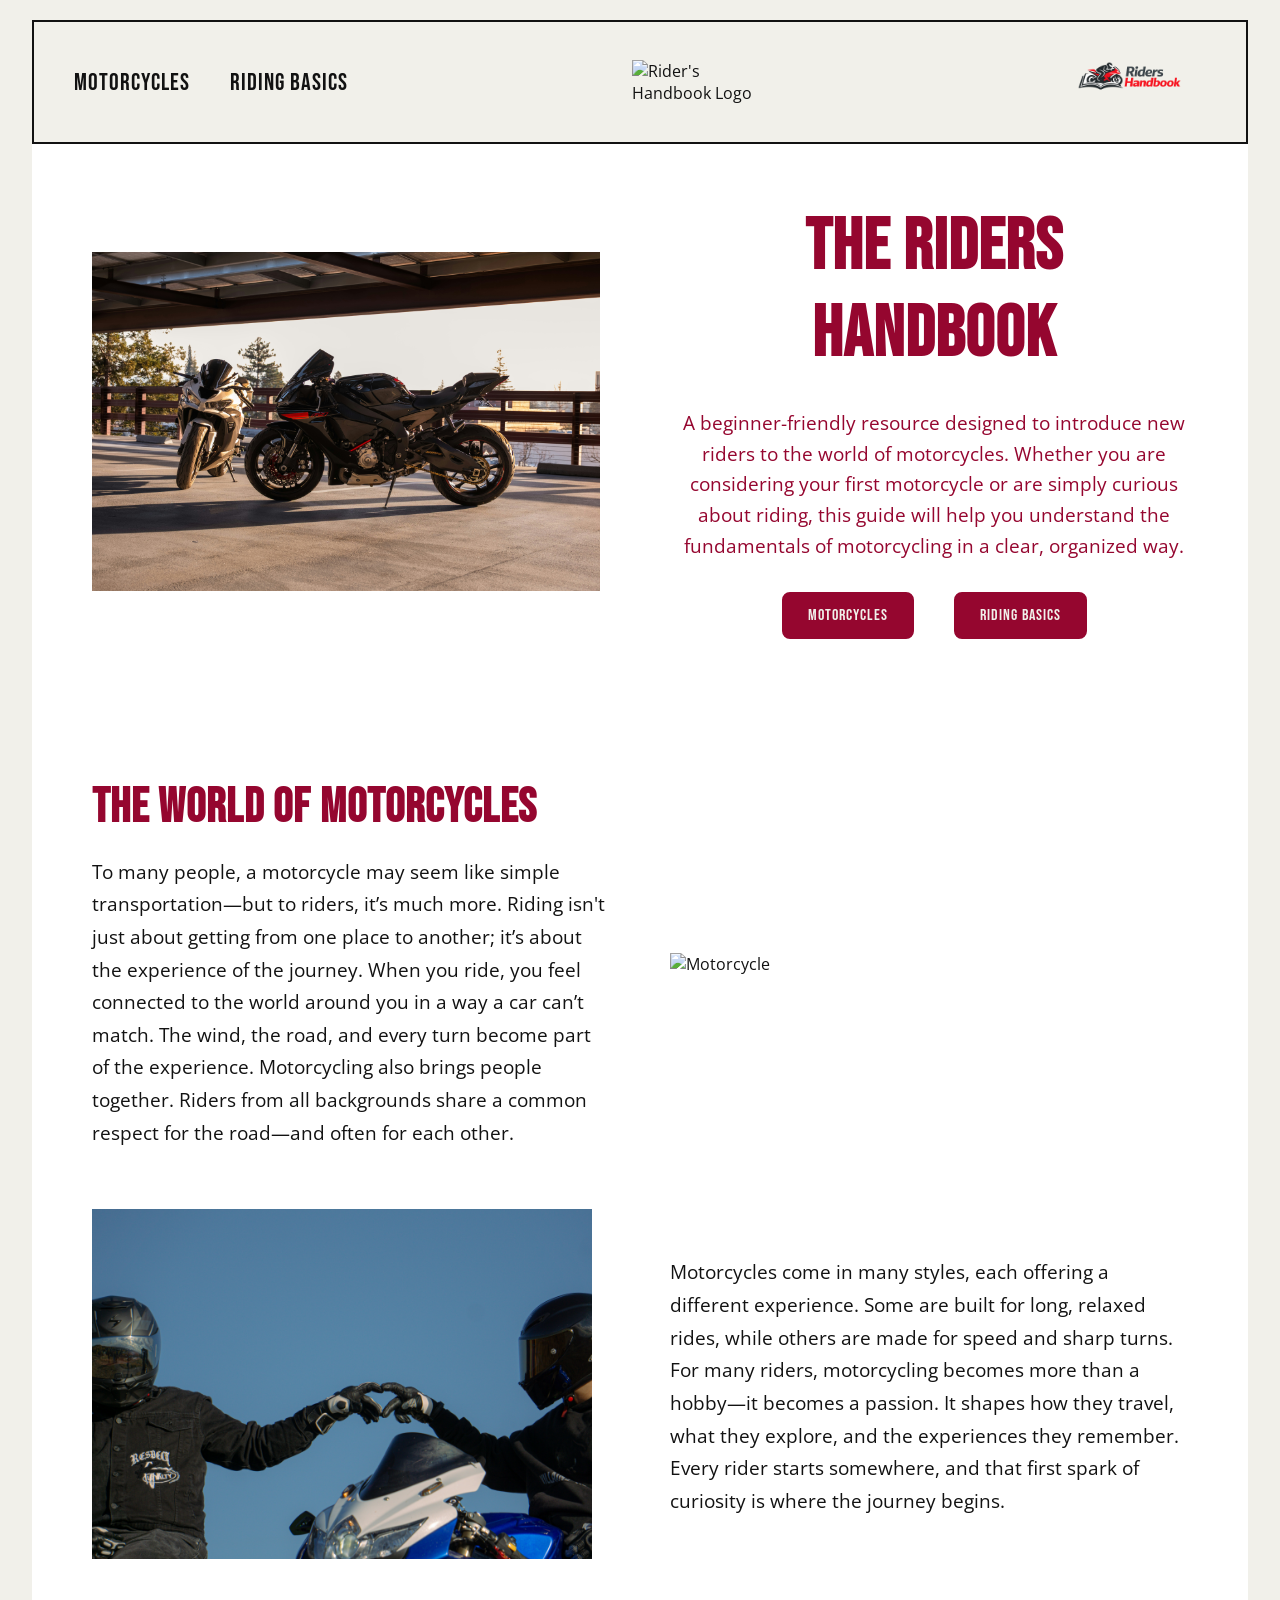
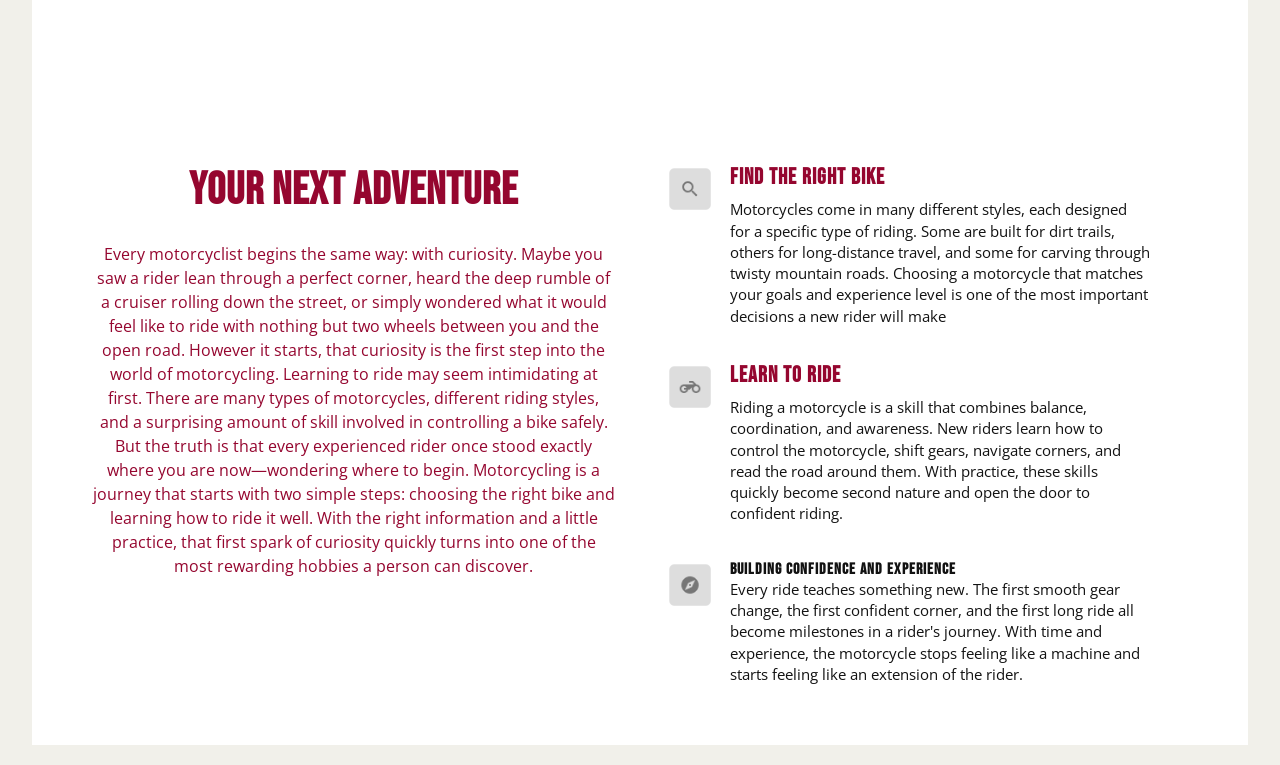
==== commit 127590ed: "done" ====
--- a/motorcycle_page/index.html
+++ b/motorcycle_page/index.html
@@ -4,19 +4,6 @@
 <head>
     <meta charset="UTF-8">
     <meta name="viewport" content="width=device-width, initial-scale=1.0">
-<<<<<<< HEAD
-    <title>Riders Handbook</title>
-    <link rel="stylesheet" href="styles/index.css">
-    <link rel="preconnect" href="https://fonts.googleapis.com">
-    <link rel="preconnect" href="https://fonts.gstatic.com" crossorigin>
-    <link href="https://fonts.googleapis.com/css2?family=Bebas+Neue&family=Open+Sans:ital,wght@0,300..800;1,300..800&display=swap" rel="stylesheet">
-</head>
-
-<body>
-    <header class="site-header">
-        <a href="types.html">Motorcycles</a>
-        <a href="basics.html">Riding Basics</a>
-=======
     <title>Document</title>
     <link rel="stylesheet" href="styles/index.css">
 </head>
@@ -28,7 +15,6 @@
                 <a href="../types.html">Motorcycles</a>
                 <a href="../basics.html">Riding Basics</a>
             </nav>
->>>>>>> 8010d17 (done)
 
 
             <div class="logo">
--- a/motorcycle_page/styles/index.css
+++ b/motorcycle_page/styles/index.css
@@ -1,29 +1,3 @@
-<<<<<<< HEAD
-* {
-    box-sizing: border-box;
-    margin: 0;
-    padding: 0;
-}
-
-.bebas-neue-regular {
-  font-family: "Bebas Neue", sans-serif;
-  font-weight: 400;
-  font-style: normal;
-}
-
-
-.open-sans-main {
-  font-family: "Open Sans", sans-serif;
-  font-optical-sizing: auto;
-  font-weight: 400;
-  font-style: normal;
-  font-variation-settings:
-    "wdth" 100;
-}
-
-h1, h2, h3, h4, h5, h6 {
-    font-family: "Bebas Neue", sans-serif;
-=======
 @import url('https://fonts.googleapis.com/css2?family=Bebas+Neue&family=Open+Sans:wght@400;600;700&display=swap');
 
 :root {
@@ -41,7 +15,7 @@
 
 .logo-right img {
     width: auto;
-    height: 80px;
+    height: 100px;
     display: block;
 }
 
@@ -54,125 +28,12 @@
 h1, h2, h3, h4, nav a, .hero-buttons a {
     font-family: "Bebas Neue", sans-serif;
     letter-spacing: 1px;
->>>>>>> 8010d17 (done)
 }
 
 p {
     font-family: "Open Sans", sans-serif;
 }
 
-<<<<<<< HEAD
-header {
-    background-color: #95062f;
-    padding: 1em 0;
-    display: flex;
-    justify-content: left;
-    gap: 1em;
-    padding-left: 35px;
-}
-
-header a {
-    text-decoration: none;
-    color: white;
-    margin: 20px;
-    font-family: "Bebas Neue", sans-serif;
-    font-size: 20px;
-    background-color: #748386;
-    border: 15px solid #748386;
-    border-radius: 10px;
-    box-shadow: 1px 2px 5px #121212;
-    text-shadow: 1px 1px 2px #121212;
-}
-
-.home-link {
-    padding: 0 20px;
-}
-
-header a:hover {
-    color: #121212;
-    text-shadow: 0 0 0;
-    box-shadow: 2px 3px 6px;
-}
-
-img {
-    max-width: 100%;
-    height: auto;
-    border-radius: 5px;
-    box-shadow: 2px 3px 6px;
-}
-body {
-    background-color: #F1F0EA;
-}
-
-#basics {
-    display: grid;
-    grid-template-columns: 1fr 1fr;
-    grid-template-rows: 1fr 3fr;
-    gap: 2em;
-    padding: 3em;
-}
-
-#basics h1, #basics-text {
-    grid-column: 1/2;
-    padding: 10px;
-}
-
-#basics h1 {
-    text-align: center;
-    vertical-align: bottom;
-    color: #95062f;
-    /* text-shadow: 1px 1px 2px #121212; */
-    font-weight: 400;
-    padding: 1em;
-}
-
-#basics img {
-    grid-row: 1/3;
-    grid-column: 2/3;
-    margin-right: 1em;
-}
-
-#controls {
-    text-align: center;
-    padding: 2.5em;
-    background-color: #95062f;
-    border-radius: 20px;
-    margin: 0 3em 3em 1em;    
-}
-
-#controls h2 {
-    padding-bottom: 10px;
-}
-
-#gallery {
-    display: grid;
-    grid-template-columns: 1fr 1fr 1fr;
-    gap: 3em;
-    padding: 0 40px 40px 40px;
-}
-
-.gal-card {
-    padding: 1em;
-    border-radius: 15px;
-    box-shadow: 2px 3px 6px #748386;
-}
-.gal-card h3 {
-    text-align: center;
-    margin: 10px;
-    font-size: 20px;
-}
-
-#gallery > .gal-card:nth-child(even) {
-    background-color: #748386;
-}
-
-#gallery > .gal-card:nth-child(odd) {
-    background-color: white;
-}
-
-#gallery > .gal-card:nth-child(odd) h3 {
-    color:#95062f;
-=======
 .site-header {
     display: flex;
     align-items: center;
@@ -381,5 +242,4 @@
     font-size: 1.2rem;
     line-height: 1.7;
     max-width: 600px;
->>>>>>> 8010d17 (done)
 }
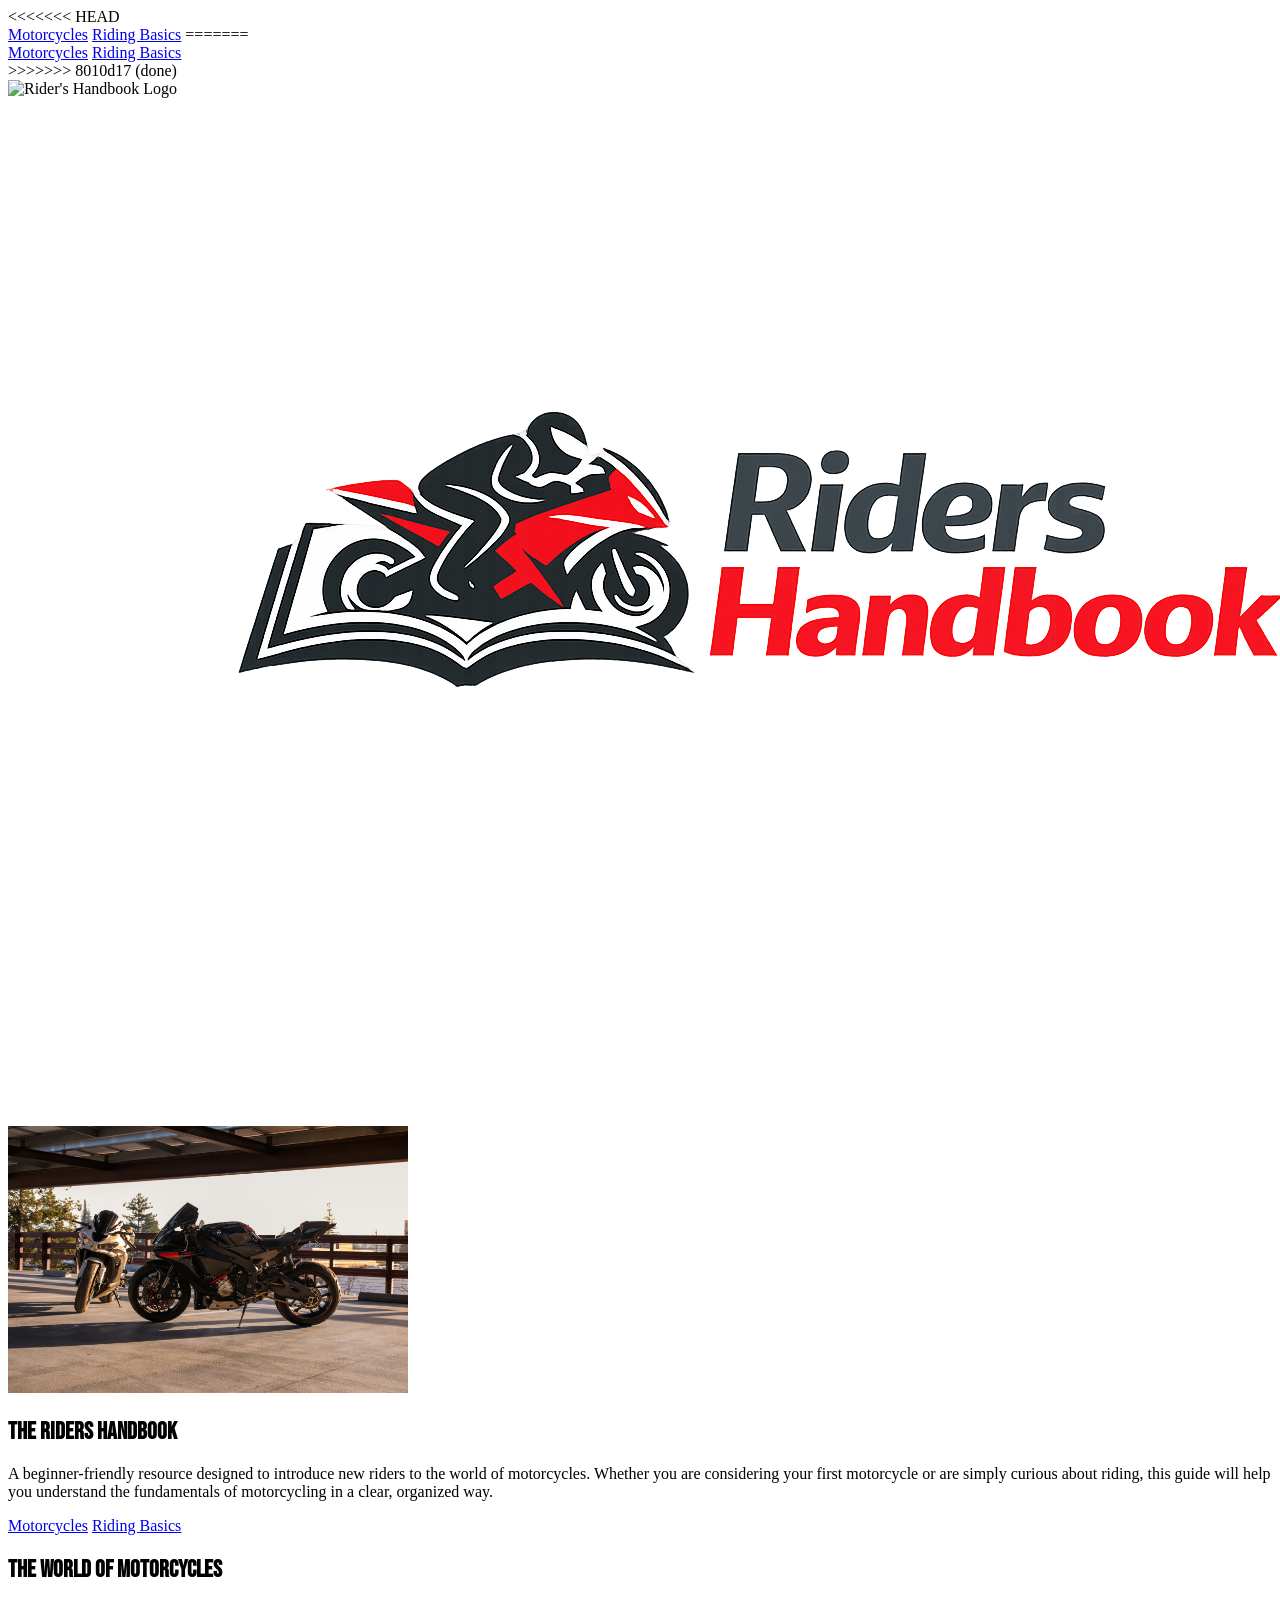
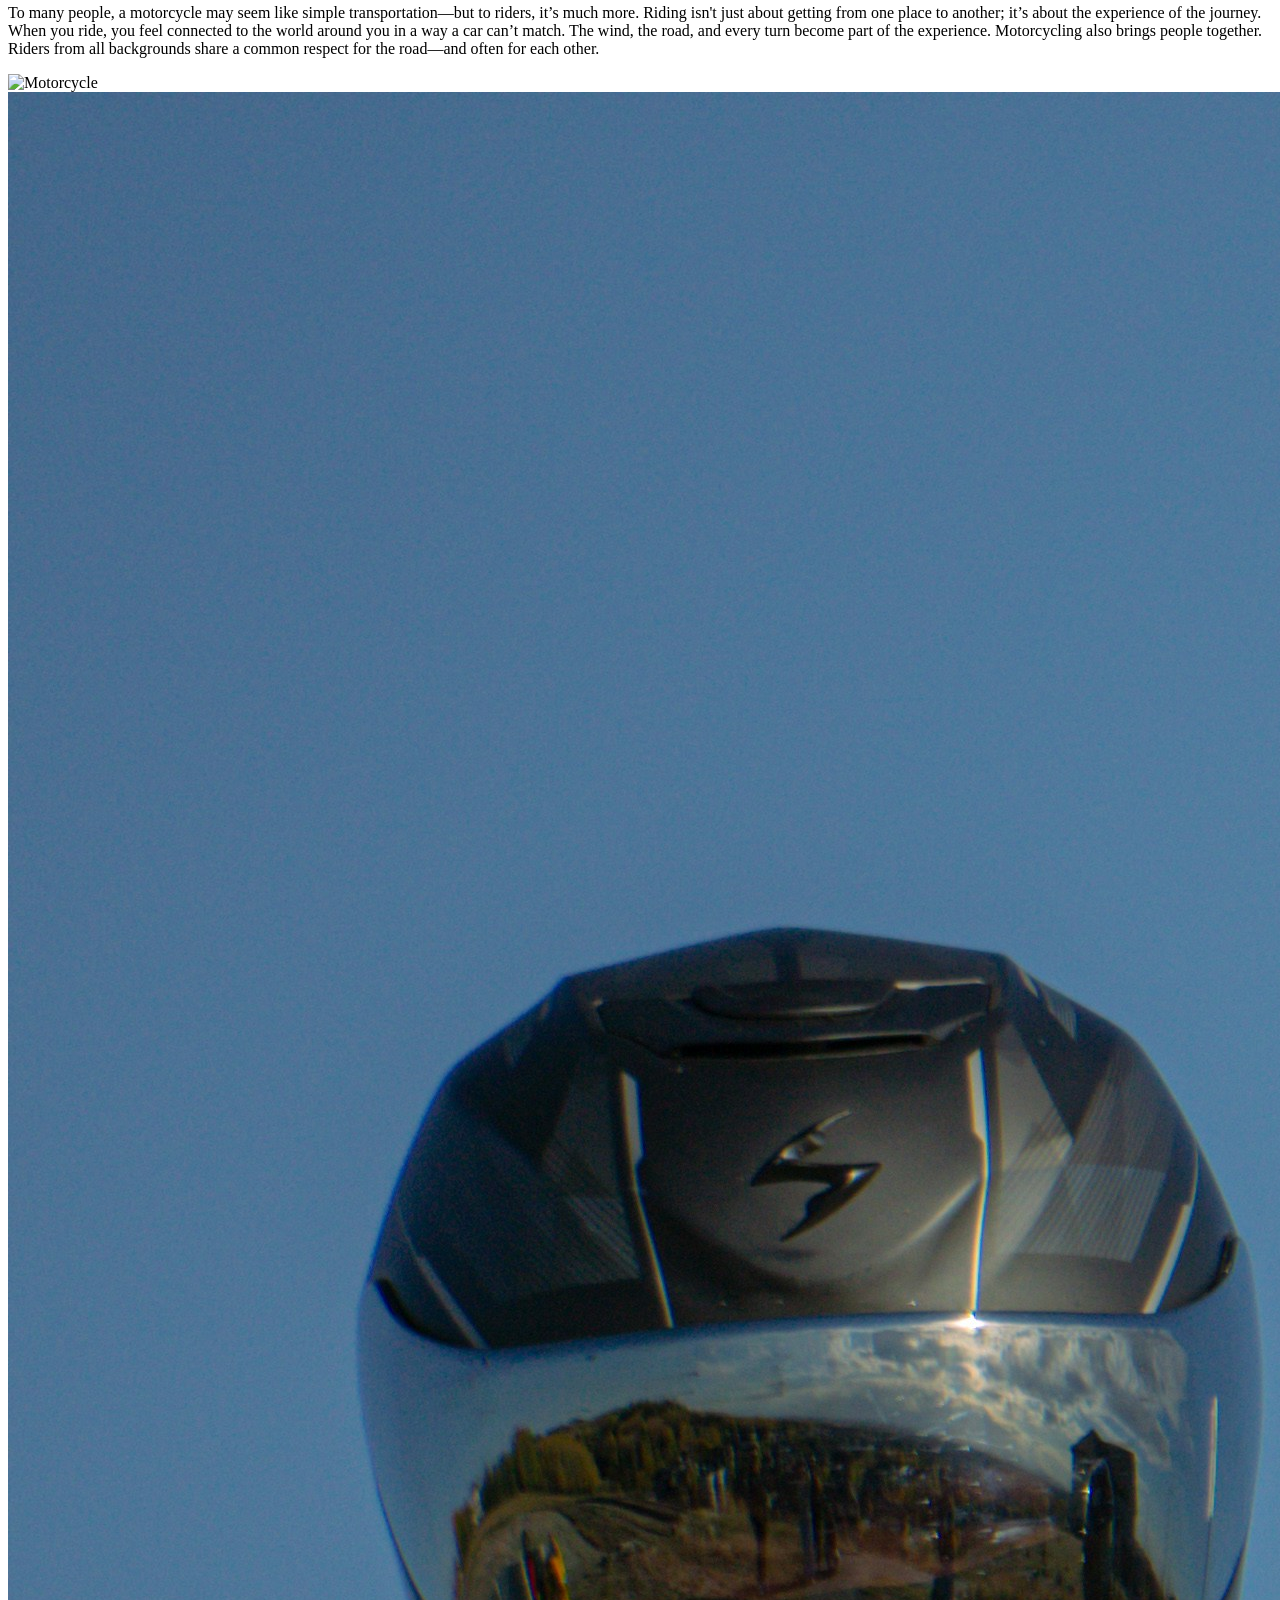
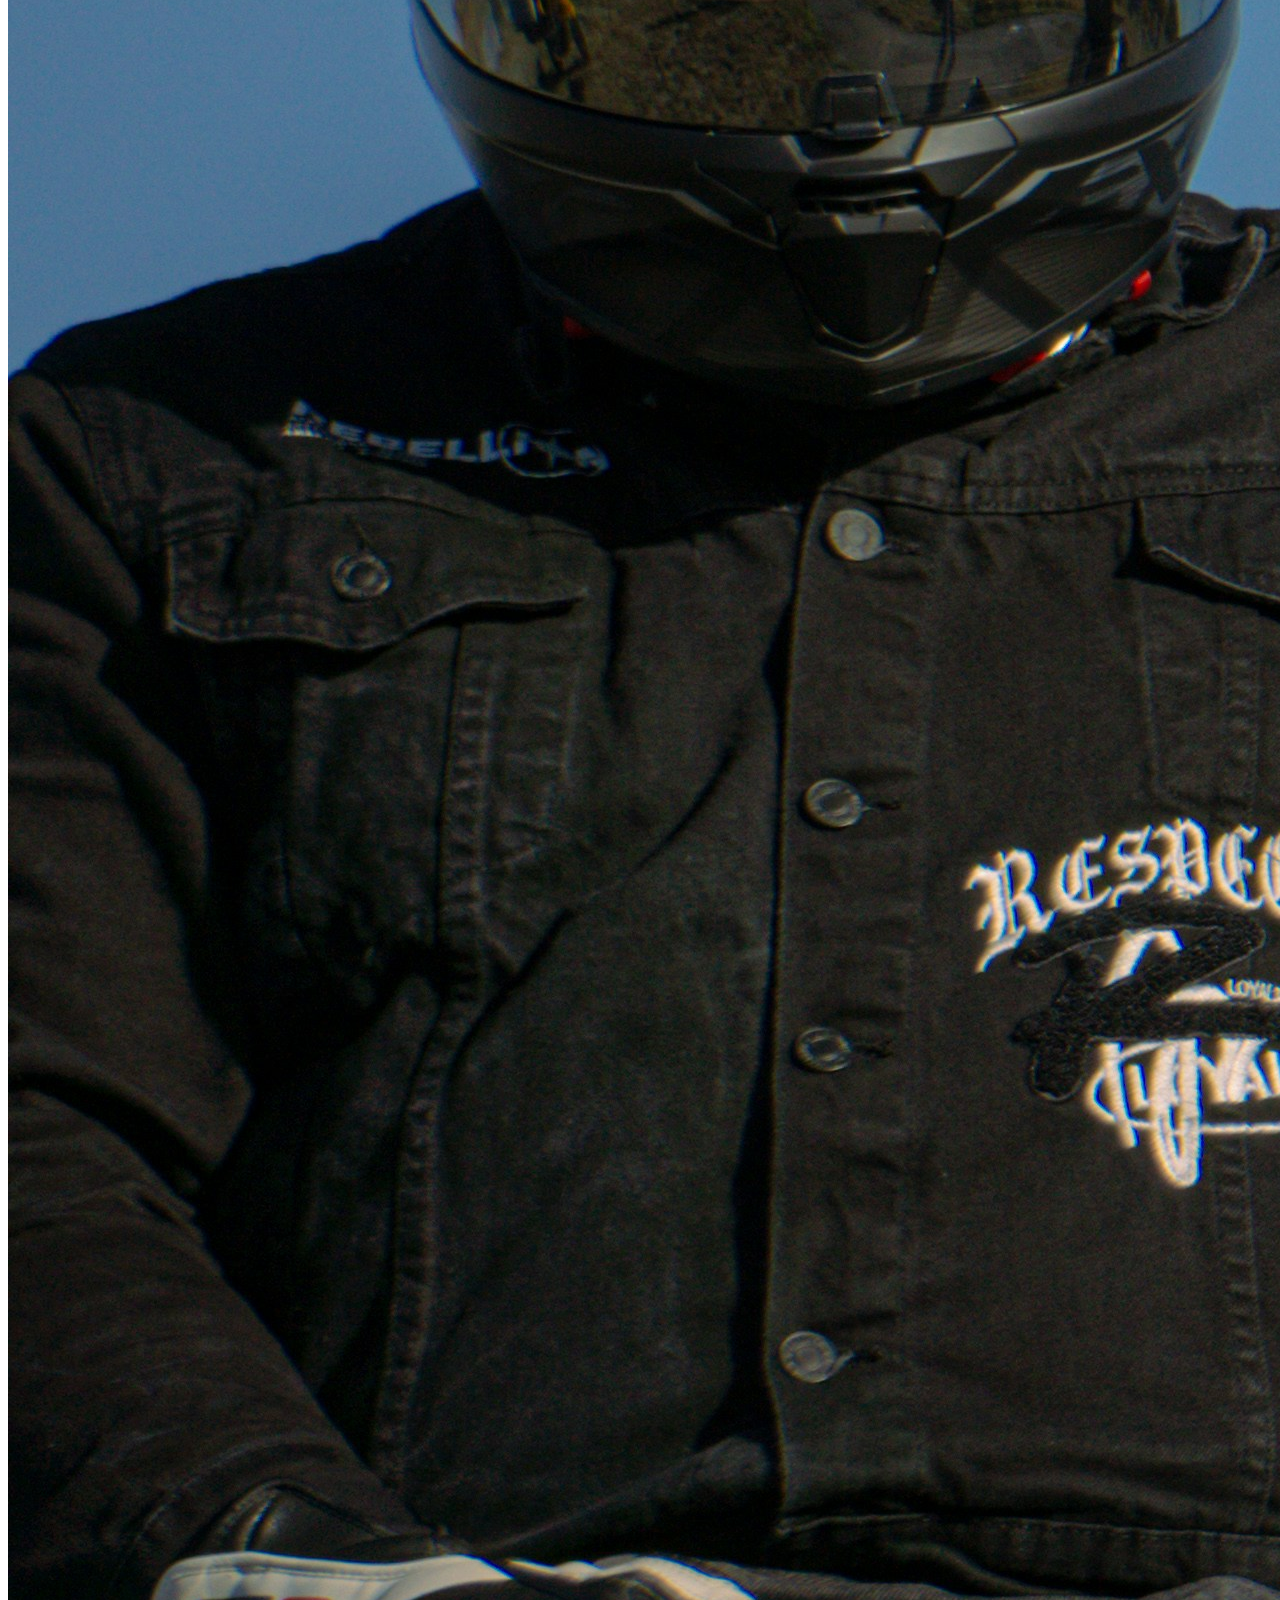
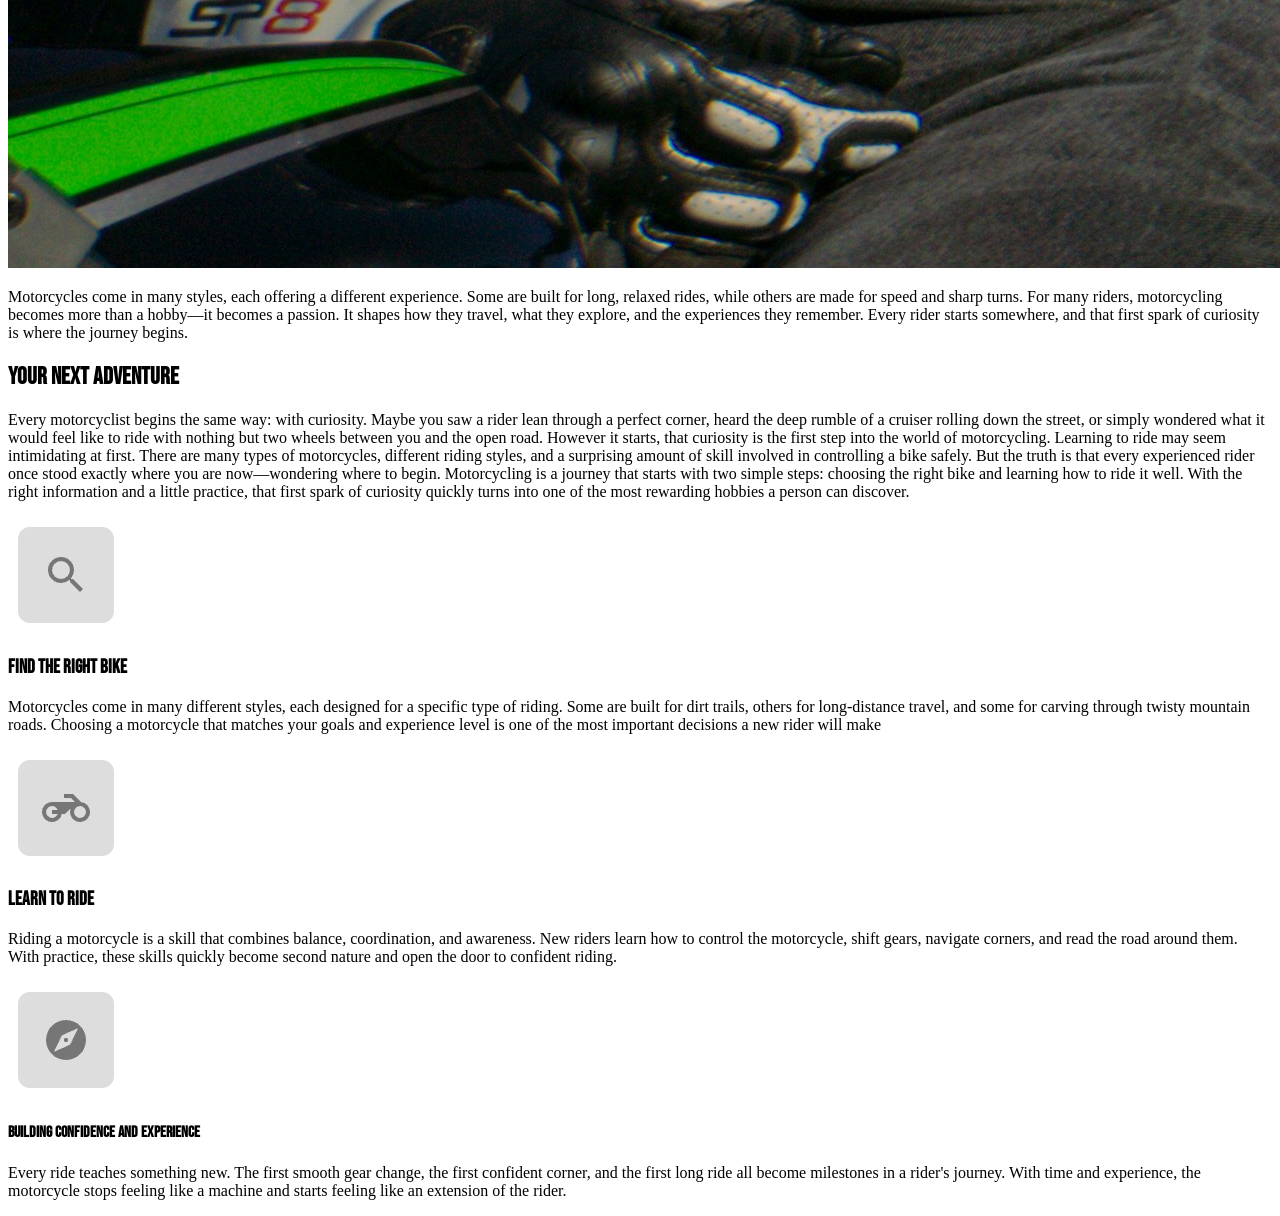
==== commit c6973e50: "Merge branch 'main' of https://github.com/gideonmurchi-pixel/wdd130-riley_beck" ====
--- a/motorcycle_page/index.html
+++ b/motorcycle_page/index.html
@@ -4,6 +4,19 @@
 <head>
     <meta charset="UTF-8">
     <meta name="viewport" content="width=device-width, initial-scale=1.0">
+<<<<<<< HEAD
+    <title>Riders Handbook</title>
+    <link rel="stylesheet" href="styles/index.css">
+    <link rel="preconnect" href="https://fonts.googleapis.com">
+    <link rel="preconnect" href="https://fonts.gstatic.com" crossorigin>
+    <link href="https://fonts.googleapis.com/css2?family=Bebas+Neue&family=Open+Sans:ital,wght@0,300..800;1,300..800&display=swap" rel="stylesheet">
+</head>
+
+<body>
+    <header class="site-header">
+        <a href="types.html">Motorcycles</a>
+        <a href="basics.html">Riding Basics</a>
+=======
     <title>Document</title>
     <link rel="stylesheet" href="styles/index.css">
 </head>
@@ -15,6 +28,7 @@
                 <a href="../types.html">Motorcycles</a>
                 <a href="../basics.html">Riding Basics</a>
             </nav>
+>>>>>>> 8010d17 (done)
 
 
             <div class="logo">
--- a/motorcycle_page/styles/index.css
+++ b/motorcycle_page/styles/index.css
@@ -1,3 +1,29 @@
+<<<<<<< HEAD
+* {
+    box-sizing: border-box;
+    margin: 0;
+    padding: 0;
+}
+
+.bebas-neue-regular {
+  font-family: "Bebas Neue", sans-serif;
+  font-weight: 400;
+  font-style: normal;
+}
+
+
+.open-sans-main {
+  font-family: "Open Sans", sans-serif;
+  font-optical-sizing: auto;
+  font-weight: 400;
+  font-style: normal;
+  font-variation-settings:
+    "wdth" 100;
+}
+
+h1, h2, h3, h4, h5, h6 {
+    font-family: "Bebas Neue", sans-serif;
+=======
 @import url('https://fonts.googleapis.com/css2?family=Bebas+Neue&family=Open+Sans:wght@400;600;700&display=swap');
 
 :root {
@@ -15,7 +41,7 @@
 
 .logo-right img {
     width: auto;
-    height: 100px;
+    height: 80px;
     display: block;
 }
 
@@ -28,12 +54,129 @@
 h1, h2, h3, h4, nav a, .hero-buttons a {
     font-family: "Bebas Neue", sans-serif;
     letter-spacing: 1px;
+>>>>>>> 8010d17 (done)
 }
 
 p {
     font-family: "Open Sans", sans-serif;
-}
-
+    line-height: 30px;
+}
+
+<<<<<<< HEAD
+header {
+    background-color: #95062f;
+    padding: 1em 0;
+    display: flex;
+    justify-content: left;
+    gap: 1em;
+    padding-left: 35px;
+}
+
+header a {
+    text-decoration: none;
+    color: white;
+    margin: 20px;
+    font-family: "Bebas Neue", sans-serif;
+    font-size: 20px;
+    background-color: #748386;
+    border: 15px solid #748386;
+    border-radius: 10px;
+    box-shadow: 1px 2px 5px #121212;
+    text-shadow: 1px 1px 2px #121212;
+}
+
+.home-link {
+    padding: 0 20px;
+}
+
+header a:hover {
+    color: #121212;
+    text-shadow: 0 0 0;
+    box-shadow: 2px 3px 6px;
+}
+
+img {
+    max-width: 100%;
+    height: auto;
+    border-radius: 5px;
+    box-shadow: 2px 3px 6px;
+}
+body {
+    background-color: #F1F0EA;
+}
+
+#basics {
+    display: grid;
+    grid-template-columns: 1fr 1fr;
+    grid-template-rows: 1fr 3fr;
+    gap: 2em;
+    padding: 3em;
+}
+
+#basics h1, #basics-text {
+    grid-column: 1/2;
+    padding: 10px;
+}
+
+#basics h1 {
+    text-align: center;
+    vertical-align: bottom;
+    color: #95062f;
+    /* text-shadow: 1px 1px 2px #121212; */
+    font-weight: 400;
+}
+
+#basics-text {
+    margin-top: -100px;
+}
+
+#basics img {
+    grid-row: 1/3;
+    grid-column: 2/3;
+    margin-right: 1em;
+}
+
+#controls {
+    text-align: center;
+    padding: 2.5em;
+    background-color: #95062f;
+    border-radius: 20px;
+    margin: 0 3em 3em 1em;    
+}
+
+#controls h2 {
+    padding-bottom: 10px;
+}
+
+#gallery {
+    display: grid;
+    grid-template-columns: 1fr 1fr 1fr;
+    gap: 3em;
+    padding: 0 40px 40px 40px;
+}
+
+.gal-card {
+    padding: 1em;
+    border-radius: 15px;
+    box-shadow: 2px 3px 6px #748386;
+}
+.gal-card h3 {
+    text-align: center;
+    margin: 10px;
+    font-size: 20px;
+}
+
+#gallery > .gal-card:nth-child(even) {
+    background-color: #748386;
+}
+
+#gallery > .gal-card:nth-child(odd) {
+    background-color: white;
+}
+
+#gallery > .gal-card:nth-child(odd) h3 {
+    color:#95062f;
+=======
 .site-header {
     display: flex;
     align-items: center;
@@ -242,4 +385,40 @@
     font-size: 1.2rem;
     line-height: 1.7;
     max-width: 600px;
+>>>>>>> 8010d17 (done)
+}
+
+#start h2, h3{
+    text-align: center;
+}
+
+#start h2 {
+    font-size: 35px;
+    font-weight: 300;
+    background-color: #748386;
+    padding: 10px 0;
+    color:#F1F0EA;
+}
+
+#start h3 {
+    color:#95062f;
+}
+
+#start-grid {
+    display: grid;
+    grid-template-columns: 1fr 1fr;
+    gap: 3em;
+    padding: 2em;
+}
+
+#start-grid p {
+    margin: 15px;
+}
+
+#start-text, #start-text2 {
+    align-content: center;
+}
+
+#start-text {
+    padding: 10px;
 }
--- a/motorcycle_page/styles/index.css
+++ b/motorcycle_page/styles/index.css
@@ -1,3 +1,29 @@
+<<<<<<< HEAD
+* {
+    box-sizing: border-box;
+    margin: 0;
+    padding: 0;
+}
+
+.bebas-neue-regular {
+  font-family: "Bebas Neue", sans-serif;
+  font-weight: 400;
+  font-style: normal;
+}
+
+
+.open-sans-main {
+  font-family: "Open Sans", sans-serif;
+  font-optical-sizing: auto;
+  font-weight: 400;
+  font-style: normal;
+  font-variation-settings:
+    "wdth" 100;
+}
+
+h1, h2, h3, h4, h5, h6 {
+    font-family: "Bebas Neue", sans-serif;
+=======
 @import url('https://fonts.googleapis.com/css2?family=Bebas+Neue&family=Open+Sans:wght@400;600;700&display=swap');
 
 :root {
@@ -15,7 +41,7 @@
 
 .logo-right img {
     width: auto;
-    height: 100px;
+    height: 80px;
     display: block;
 }
 
@@ -28,12 +54,129 @@
 h1, h2, h3, h4, nav a, .hero-buttons a {
     font-family: "Bebas Neue", sans-serif;
     letter-spacing: 1px;
+>>>>>>> 8010d17 (done)
 }
 
 p {
     font-family: "Open Sans", sans-serif;
-}
-
+    line-height: 30px;
+}
+
+<<<<<<< HEAD
+header {
+    background-color: #95062f;
+    padding: 1em 0;
+    display: flex;
+    justify-content: left;
+    gap: 1em;
+    padding-left: 35px;
+}
+
+header a {
+    text-decoration: none;
+    color: white;
+    margin: 20px;
+    font-family: "Bebas Neue", sans-serif;
+    font-size: 20px;
+    background-color: #748386;
+    border: 15px solid #748386;
+    border-radius: 10px;
+    box-shadow: 1px 2px 5px #121212;
+    text-shadow: 1px 1px 2px #121212;
+}
+
+.home-link {
+    padding: 0 20px;
+}
+
+header a:hover {
+    color: #121212;
+    text-shadow: 0 0 0;
+    box-shadow: 2px 3px 6px;
+}
+
+img {
+    max-width: 100%;
+    height: auto;
+    border-radius: 5px;
+    box-shadow: 2px 3px 6px;
+}
+body {
+    background-color: #F1F0EA;
+}
+
+#basics {
+    display: grid;
+    grid-template-columns: 1fr 1fr;
+    grid-template-rows: 1fr 3fr;
+    gap: 2em;
+    padding: 3em;
+}
+
+#basics h1, #basics-text {
+    grid-column: 1/2;
+    padding: 10px;
+}
+
+#basics h1 {
+    text-align: center;
+    vertical-align: bottom;
+    color: #95062f;
+    /* text-shadow: 1px 1px 2px #121212; */
+    font-weight: 400;
+}
+
+#basics-text {
+    margin-top: -100px;
+}
+
+#basics img {
+    grid-row: 1/3;
+    grid-column: 2/3;
+    margin-right: 1em;
+}
+
+#controls {
+    text-align: center;
+    padding: 2.5em;
+    background-color: #95062f;
+    border-radius: 20px;
+    margin: 0 3em 3em 1em;    
+}
+
+#controls h2 {
+    padding-bottom: 10px;
+}
+
+#gallery {
+    display: grid;
+    grid-template-columns: 1fr 1fr 1fr;
+    gap: 3em;
+    padding: 0 40px 40px 40px;
+}
+
+.gal-card {
+    padding: 1em;
+    border-radius: 15px;
+    box-shadow: 2px 3px 6px #748386;
+}
+.gal-card h3 {
+    text-align: center;
+    margin: 10px;
+    font-size: 20px;
+}
+
+#gallery > .gal-card:nth-child(even) {
+    background-color: #748386;
+}
+
+#gallery > .gal-card:nth-child(odd) {
+    background-color: white;
+}
+
+#gallery > .gal-card:nth-child(odd) h3 {
+    color:#95062f;
+=======
 .site-header {
     display: flex;
     align-items: center;
@@ -242,4 +385,40 @@
     font-size: 1.2rem;
     line-height: 1.7;
     max-width: 600px;
+>>>>>>> 8010d17 (done)
+}
+
+#start h2, h3{
+    text-align: center;
+}
+
+#start h2 {
+    font-size: 35px;
+    font-weight: 300;
+    background-color: #748386;
+    padding: 10px 0;
+    color:#F1F0EA;
+}
+
+#start h3 {
+    color:#95062f;
+}
+
+#start-grid {
+    display: grid;
+    grid-template-columns: 1fr 1fr;
+    gap: 3em;
+    padding: 2em;
+}
+
+#start-grid p {
+    margin: 15px;
+}
+
+#start-text, #start-text2 {
+    align-content: center;
+}
+
+#start-text {
+    padding: 10px;
 }
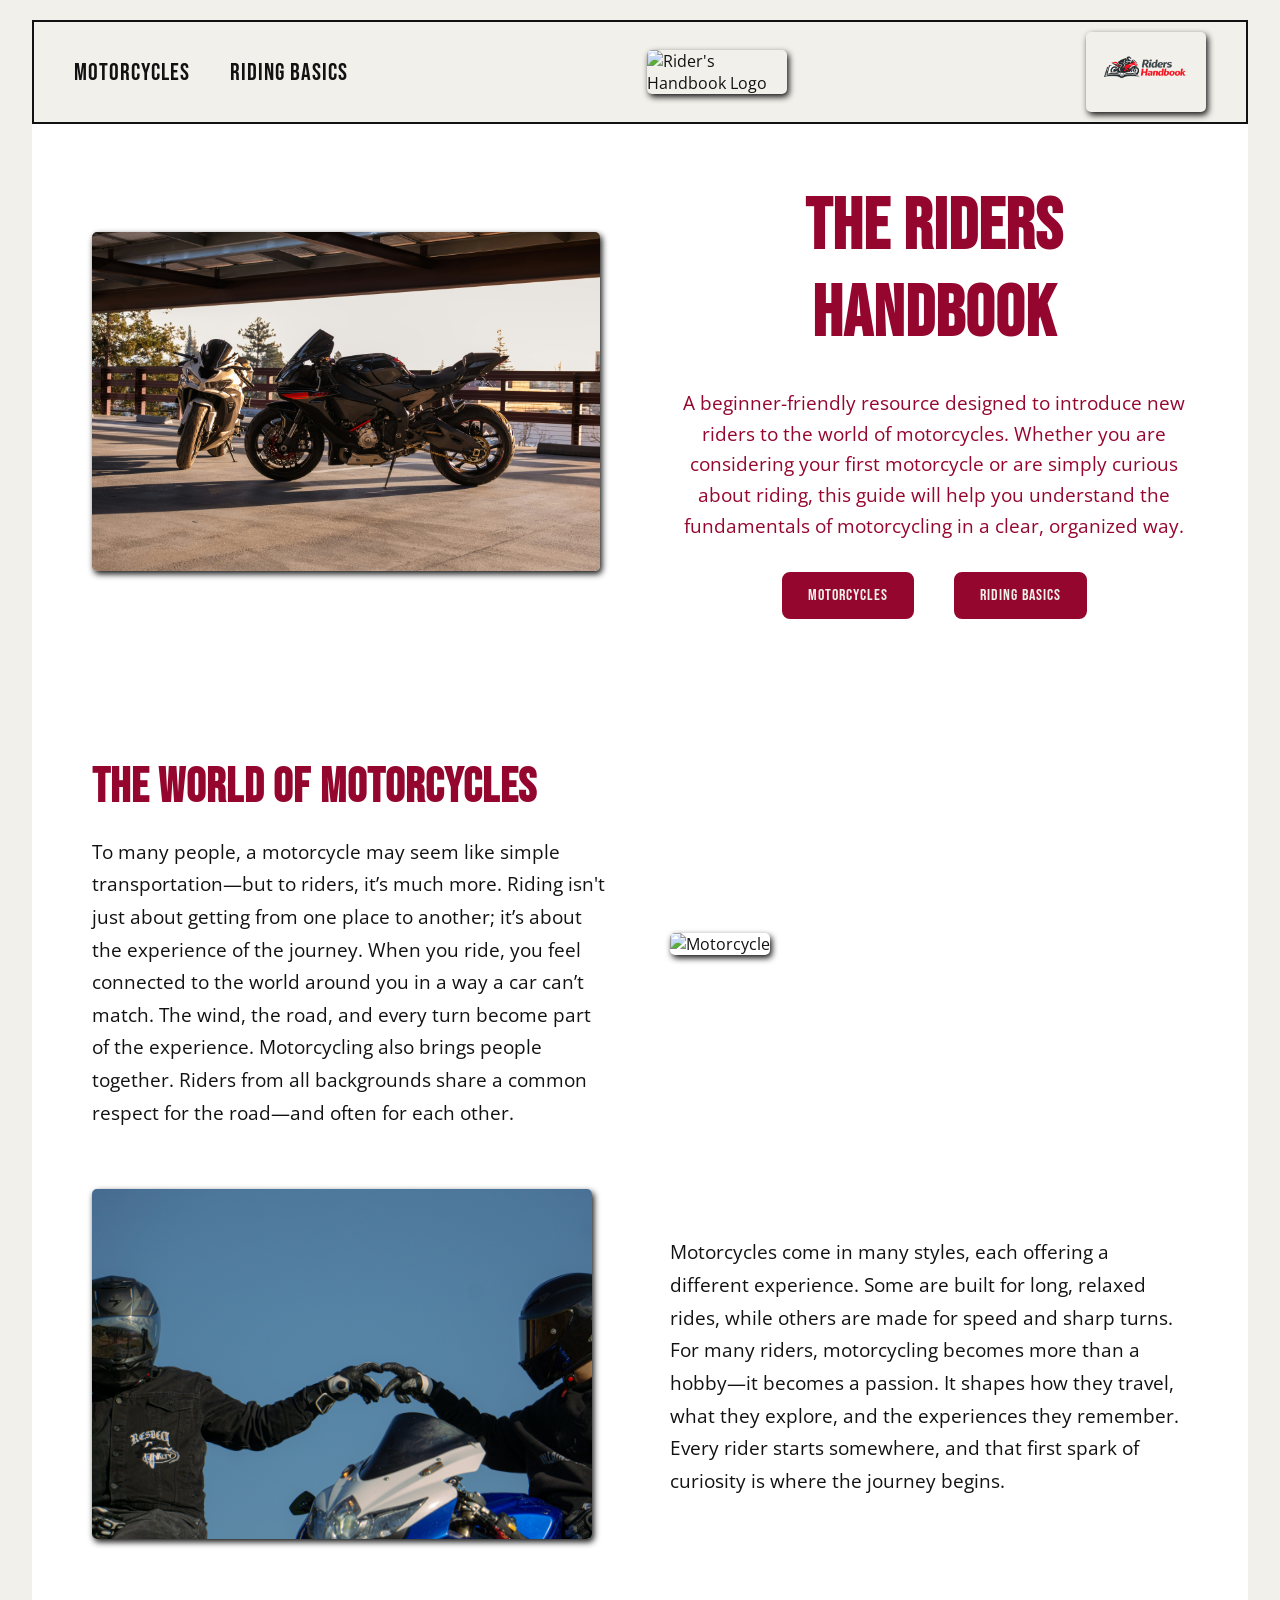
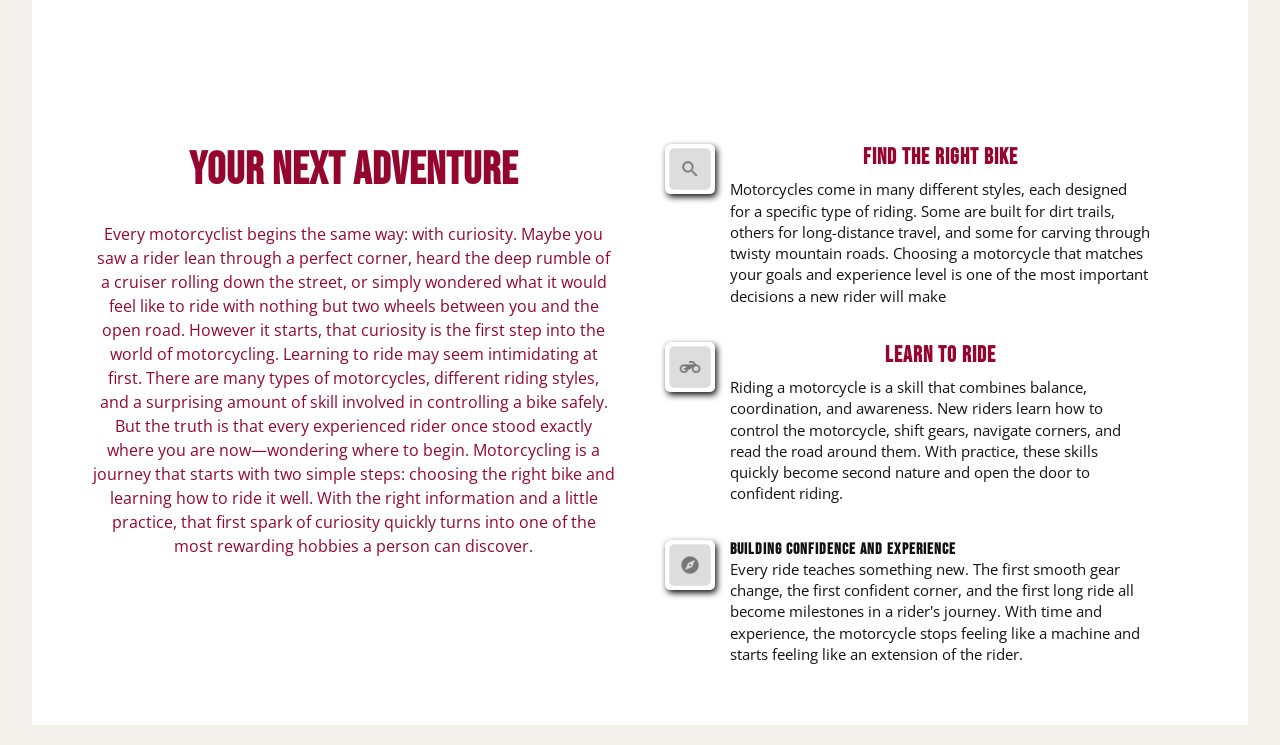
==== commit d6274ccf: "corrected links and merge conflicts" ====
--- a/motorcycle_page/index.html
+++ b/motorcycle_page/index.html
@@ -4,19 +4,6 @@
 <head>
     <meta charset="UTF-8">
     <meta name="viewport" content="width=device-width, initial-scale=1.0">
-<<<<<<< HEAD
-    <title>Riders Handbook</title>
-    <link rel="stylesheet" href="styles/index.css">
-    <link rel="preconnect" href="https://fonts.googleapis.com">
-    <link rel="preconnect" href="https://fonts.gstatic.com" crossorigin>
-    <link href="https://fonts.googleapis.com/css2?family=Bebas+Neue&family=Open+Sans:ital,wght@0,300..800;1,300..800&display=swap" rel="stylesheet">
-</head>
-
-<body>
-    <header class="site-header">
-        <a href="types.html">Motorcycles</a>
-        <a href="basics.html">Riding Basics</a>
-=======
     <title>Document</title>
     <link rel="stylesheet" href="styles/index.css">
 </head>
@@ -25,10 +12,9 @@
     <div class="page">
         <header class="site-header">
             <nav class="main-nav">
-                <a href="../types.html">Motorcycles</a>
-                <a href="../basics.html">Riding Basics</a>
+                <a href="types.html">Motorcycles</a>
+                <a href="basics.html">Riding Basics</a>
             </nav>
->>>>>>> 8010d17 (done)
 
 
             <div class="logo">
--- a/motorcycle_page/styles/index.css
+++ b/motorcycle_page/styles/index.css
@@ -1,29 +1,3 @@
-<<<<<<< HEAD
-* {
-    box-sizing: border-box;
-    margin: 0;
-    padding: 0;
-}
-
-.bebas-neue-regular {
-  font-family: "Bebas Neue", sans-serif;
-  font-weight: 400;
-  font-style: normal;
-}
-
-
-.open-sans-main {
-  font-family: "Open Sans", sans-serif;
-  font-optical-sizing: auto;
-  font-weight: 400;
-  font-style: normal;
-  font-variation-settings:
-    "wdth" 100;
-}
-
-h1, h2, h3, h4, h5, h6 {
-    font-family: "Bebas Neue", sans-serif;
-=======
 @import url('https://fonts.googleapis.com/css2?family=Bebas+Neue&family=Open+Sans:wght@400;600;700&display=swap');
 
 :root {
@@ -54,7 +28,6 @@
 h1, h2, h3, h4, nav a, .hero-buttons a {
     font-family: "Bebas Neue", sans-serif;
     letter-spacing: 1px;
->>>>>>> 8010d17 (done)
 }
 
 p {
@@ -62,121 +35,6 @@
     line-height: 30px;
 }
 
-<<<<<<< HEAD
-header {
-    background-color: #95062f;
-    padding: 1em 0;
-    display: flex;
-    justify-content: left;
-    gap: 1em;
-    padding-left: 35px;
-}
-
-header a {
-    text-decoration: none;
-    color: white;
-    margin: 20px;
-    font-family: "Bebas Neue", sans-serif;
-    font-size: 20px;
-    background-color: #748386;
-    border: 15px solid #748386;
-    border-radius: 10px;
-    box-shadow: 1px 2px 5px #121212;
-    text-shadow: 1px 1px 2px #121212;
-}
-
-.home-link {
-    padding: 0 20px;
-}
-
-header a:hover {
-    color: #121212;
-    text-shadow: 0 0 0;
-    box-shadow: 2px 3px 6px;
-}
-
-img {
-    max-width: 100%;
-    height: auto;
-    border-radius: 5px;
-    box-shadow: 2px 3px 6px;
-}
-body {
-    background-color: #F1F0EA;
-}
-
-#basics {
-    display: grid;
-    grid-template-columns: 1fr 1fr;
-    grid-template-rows: 1fr 3fr;
-    gap: 2em;
-    padding: 3em;
-}
-
-#basics h1, #basics-text {
-    grid-column: 1/2;
-    padding: 10px;
-}
-
-#basics h1 {
-    text-align: center;
-    vertical-align: bottom;
-    color: #95062f;
-    /* text-shadow: 1px 1px 2px #121212; */
-    font-weight: 400;
-}
-
-#basics-text {
-    margin-top: -100px;
-}
-
-#basics img {
-    grid-row: 1/3;
-    grid-column: 2/3;
-    margin-right: 1em;
-}
-
-#controls {
-    text-align: center;
-    padding: 2.5em;
-    background-color: #95062f;
-    border-radius: 20px;
-    margin: 0 3em 3em 1em;    
-}
-
-#controls h2 {
-    padding-bottom: 10px;
-}
-
-#gallery {
-    display: grid;
-    grid-template-columns: 1fr 1fr 1fr;
-    gap: 3em;
-    padding: 0 40px 40px 40px;
-}
-
-.gal-card {
-    padding: 1em;
-    border-radius: 15px;
-    box-shadow: 2px 3px 6px #748386;
-}
-.gal-card h3 {
-    text-align: center;
-    margin: 10px;
-    font-size: 20px;
-}
-
-#gallery > .gal-card:nth-child(even) {
-    background-color: #748386;
-}
-
-#gallery > .gal-card:nth-child(odd) {
-    background-color: white;
-}
-
-#gallery > .gal-card:nth-child(odd) h3 {
-    color:#95062f;
-=======
 .site-header {
     display: flex;
     align-items: center;
@@ -385,7 +243,89 @@
     font-size: 1.2rem;
     line-height: 1.7;
     max-width: 600px;
->>>>>>> 8010d17 (done)
+}
+
+img {
+    max-width: 100%;
+    height: auto;
+    border-radius: 5px;
+    box-shadow: 2px 3px 6px;
+}
+body {
+    background-color: #F1F0EA;
+}
+
+#basics {
+    display: grid;
+    grid-template-columns: 1fr 1fr;
+    grid-template-rows: 1fr 3fr;
+    gap: 2em;
+    padding: 3em;
+}
+
+#basics h1, #basics-text {
+    grid-column: 1/2;
+    padding: 10px;
+}
+
+#basics h1 {
+    text-align: center;
+    vertical-align: bottom;
+    color: #95062f;
+    /* text-shadow: 1px 1px 2px #121212; */
+    font-weight: 400;
+}
+
+#basics-text {
+    margin-top: -100px;
+}
+
+#basics img {
+    grid-row: 1/3;
+    grid-column: 2/3;
+    margin-right: 1em;
+}
+
+#controls {
+    text-align: center;
+    padding: 2.5em;
+    background-color: #95062f;
+    border-radius: 20px;
+    margin: 0 3em 3em 1em;    
+}
+
+#controls h2 {
+    padding-bottom: 10px;
+}
+
+#gallery {
+    display: grid;
+    grid-template-columns: 1fr 1fr 1fr;
+    gap: 3em;
+    padding: 0 40px 40px 40px;
+}
+
+.gal-card {
+    padding: 1em;
+    border-radius: 15px;
+    box-shadow: 2px 3px 6px #748386;
+}
+.gal-card h3 {
+    text-align: center;
+    margin: 10px;
+    font-size: 20px;
+}
+
+#gallery > .gal-card:nth-child(even) {
+    background-color: #748386;
+}
+
+#gallery > .gal-card:nth-child(odd) {
+    background-color: white;
+}
+
+#gallery > .gal-card:nth-child(odd) h3 {
+    color:#95062f;
 }
 
 #start h2, h3{
@@ -421,4 +361,8 @@
 
 #start-text {
     padding: 10px;
+}
+
+#start-text2 ol {
+    padding-left: 3em;
 }
